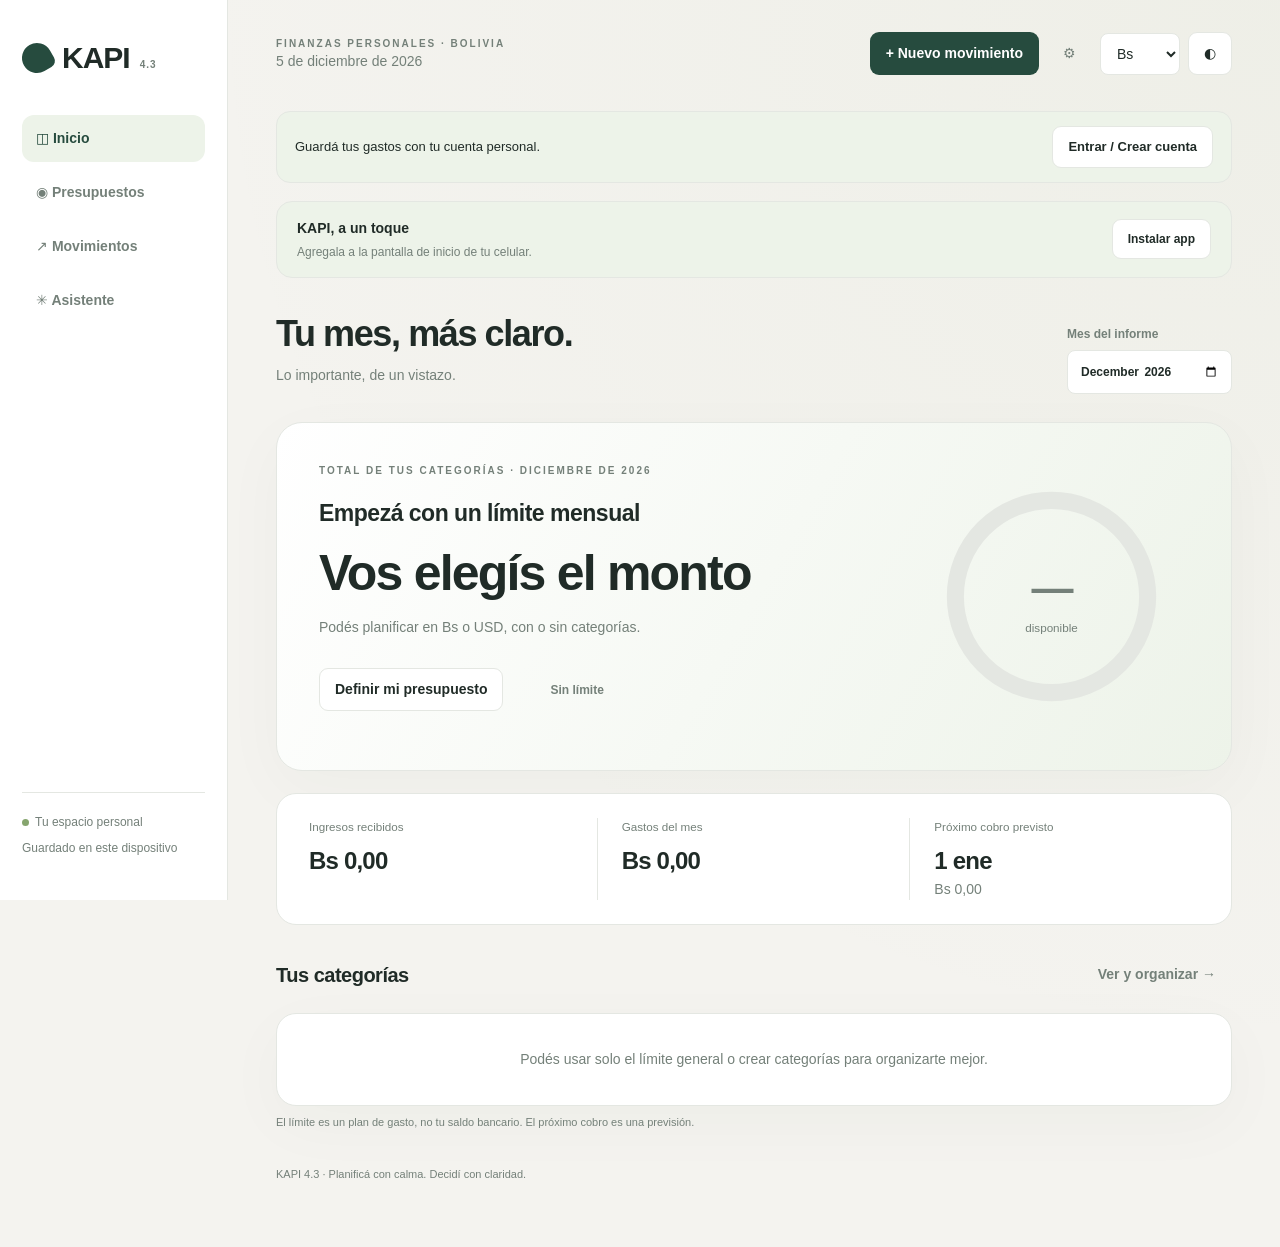
==== index.html @ f0963c67 "KAPI 4.3: cuentas privadas, metas y cobros programados" ====
<!doctype html>
<html lang="es"><head><meta charset="utf-8"><meta name="viewport" content="width=device-width,initial-scale=1"><meta name="color-scheme" content="light dark"><title>KAPI — Tu dinero, con intención</title>
<style>
:root{--bg:#f4f3ef;--panel:#fff;--ink:#202b27;--muted:#748079;--line:#e4e7e2;--green:#264b3e;--accent:#d5edb6;--soft:#edf3e9;--red:#b74842;--shadow:0 18px 65px #20382b08}[hidden]{display:none!important}*{box-sizing:border-box}body{margin:0;background:var(--bg);color:var(--ink);font:14px -apple-system,BlinkMacSystemFont,"Segoe UI",sans-serif;line-height:1.5}body.dark{--bg:#141b18;--panel:#1c2621;--ink:#edf2eb;--muted:#a5b3aa;--line:#344239;--green:#b7d5a3;--accent:#d5edb6;--soft:#2b3b30;--red:#ffaaa3;--shadow:none}button,input,select{font:inherit}button{cursor:pointer}button:focus-visible,a:focus-visible{outline:3px solid #98ae72;outline-offset:3px}button{border:1px solid var(--line);background:var(--panel);color:var(--ink);border-radius:9px;padding:10px 15px;font-weight:550;transition:background .15s,transform .15s}button:hover{background:var(--soft)}button:active{transform:translateY(1px)}.primary{background:var(--green);color:var(--panel);border-color:transparent}.primary:hover{filter:brightness(1.12);background:var(--green)}.subtle{background:transparent;border-color:transparent;color:var(--muted)}.danger{color:var(--red)}.shell{display:grid;grid-template-columns:228px minmax(0,1fr);min-height:100vh}aside{padding:35px 22px;background:var(--panel);border-right:1px solid var(--line);display:flex;flex-direction:column;gap:35px;position:sticky;top:0;height:100vh}.brand{font-size:30px;font-weight:780;letter-spacing:-2px;display:flex;align-items:center;gap:10px}.mark{width:30px;height:30px;border-radius:50% 50% 7px 50%;background:var(--green);display:inline-block;transform:rotate(-30deg)}.brand small{font-size:10px;letter-spacing:1px;color:var(--muted);align-self:flex-end;margin-bottom:8px}nav{display:grid;gap:7px}nav button{text-align:left;border:0;padding:13px 14px;color:var(--muted);background:transparent}nav button.active{background:var(--soft);color:var(--green)}.navicon{display:inline-block;width:26px;font-size:17px}.asidefoot{margin-top:auto;border-top:1px solid var(--line);padding-top:20px;font-size:12px;color:var(--muted)}main{max-width:1500px;width:100%;padding:32px 48px 65px;margin:auto}.topbar,.row,.sectionhead{display:flex;align-items:center;justify-content:space-between;gap:15px}.topbar{margin-bottom:36px}.eyebrow{text-transform:uppercase;letter-spacing:2px;font-size:10px;font-weight:700;color:var(--muted)}.toptools{display:flex;align-items:center;gap:8px}.toptools select{width:100px}h1{font-size:34px;line-height:1.18;font-weight:550;letter-spacing:-1.3px;margin:10px 0}h2{font-size:20px;font-weight:550;letter-spacing:-.5px;margin:0}h3{font-size:16px;font-weight:600;margin:0}p{margin:8px 0}.muted{color:var(--muted)}.intro{margin-bottom:28px}.hero{background:#264b3e;color:#f5f7ee;border-radius:17px;padding:30px 34px;display:grid;grid-template-columns:1.3fr 1fr;gap:30px;margin-bottom:22px;position:relative;overflow:hidden}.hero .eyebrow,.hero .muted{color:#c0d1c3}.hero .big{font-size:clamp(30px,3.6vw,49px);font-weight:450;letter-spacing:-2px;margin:10px 0}.hero .cycle{border-left:1px solid #ffffff30;padding-left:30px;align-self:center}.hero button{background:#d5edb6;color:#203c2c;border:0;margin-top:12px}.hero .smallstat{font-size:24px}.cards{display:grid;grid-template-columns:repeat(3,minmax(0,1fr));gap:17px;margin-bottom:30px}.card{padding:22px;border:1px solid var(--line);background:var(--panel);border-radius:14px;box-shadow:var(--shadow)}.stat{font-size:27px;letter-spacing:-1px;margin:9px 0}.sectionhead{margin:28px 0 17px;flex-wrap:wrap}.sectionhead p{font-size:12px}.budgets{display:grid;grid-template-columns:repeat(3,minmax(0,1fr));gap:17px}.budgettop{display:flex;gap:11px;align-items:center;margin-bottom:22px}.badge{width:38px;height:38px;background:var(--soft);border-radius:12px;display:grid;place-items:center;color:var(--green);font-size:16px}.budgettop .subtle{margin-left:auto;padding:5px 7px}.amount{font-size:24px;letter-spacing:-.7px;margin:4px 0}.meter{height:5px;background:var(--line);border-radius:5px;overflow:hidden;margin:17px 0 12px}.meter i{height:100%;display:block;background:var(--green);border-radius:5px}.over .meter i{background:var(--red)}.budgetfoot{display:flex;justify-content:space-between;align-items:center;margin-top:18px;padding-top:15px;border-top:1px solid var(--line)}.budgetfoot button{font-size:12px;padding:8px 10px}.tag{font-size:11px;color:var(--muted)}.two{display:grid;grid-template-columns:1.3fr 1fr;gap:22px}.tablewrap{overflow:auto;border:1px solid var(--line);border-radius:13px;background:var(--panel)}table{width:100%;border-collapse:collapse;white-space:nowrap}th,td{text-align:left;padding:14px 18px;border-bottom:1px solid var(--line)}th{font-size:10px;text-transform:uppercase;letter-spacing:1px;color:var(--muted);font-weight:600}tbody tr:last-child td{border:0}.right{text-align:right}.empty{padding:35px;text-align:center;color:var(--muted)}.notice{padding:16px 20px;background:var(--soft);border-radius:10px;margin:16px 0;font-size:12px}.warning{color:var(--red)}.fields{display:grid;grid-template-columns:1fr 1fr;gap:18px}.wide{grid-column:1/-1}label{display:grid;gap:7px;font-size:12px;font-weight:600}input,select{color:var(--ink);background:var(--panel);border:1px solid var(--line);padding:11px 12px;border-radius:8px;width:100%;min-width:0}input:focus,select:focus{outline:2px solid #91aa76;outline-offset:1px}input[type=month]{width:165px}input[type=file]{font-size:12px}small.help{font-weight:400;color:var(--muted);font-size:11px}.actions{display:flex;gap:9px;justify-content:flex-end;flex-wrap:wrap;margin-top:25px}.settings{max-width:820px}.settings .card{margin-bottom:20px}.settings h2{margin-bottom:18px}dialog{background:var(--panel);color:var(--ink);border:1px solid var(--line);border-radius:18px;padding:28px;width:min(530px,calc(100% - 28px));max-height:90vh;overflow:auto;box-shadow:0 30px 100px #0004}dialog::backdrop{background:#13241bc0;backdrop-filter:blur(5px)}dialog h2{margin-bottom:7px}dialog .fields{margin-top:24px}.close{padding:5px 10px;font-size:18px}.error{color:var(--red);min-height:20px;font-size:12px}#toast{position:fixed;bottom:25px;left:50%;transform:translateX(-50%);background:var(--ink);color:var(--panel);padding:13px 20px;border-radius:10px;z-index:30;box-shadow:0 5px 40px #0003;max-width:90%;display:none}#toast button{margin-left:12px;padding:4px 8px;background:transparent;color:inherit;border-color:currentColor}.reportbar{display:grid;grid-template-columns:110px 1fr 120px;gap:16px;align-items:center;margin:19px 0;font-size:12px}.reportbar .meter{margin:0}.dot{display:inline-block;width:7px;height:7px;border-radius:50%;background:#86a56e;margin-right:6px}.footer{margin-top:35px;color:var(--muted);font-size:11px}.mobilebrand{display:none}.toolbar{display:flex;gap:8px;align-items:center;flex-wrap:wrap}.screen{animation:appear .2s}@keyframes appear{from{opacity:.5;transform:translateY(4px)}to{opacity:1;transform:none}}@media(min-width:1700px){main{padding:45px 70px}}@media(max-width:1100px){.shell{grid-template-columns:190px 1fr}main{padding:26px}.budgets{grid-template-columns:repeat(2,minmax(0,1fr))}.cards{gap:10px}.stat{font-size:23px}}@media(max-width:760px){.shell{display:block}aside{height:auto;position:static;padding:15px 18px;gap:15px;border-right:0;border-bottom:1px solid var(--line)}aside .brand{font-size:25px}nav{display:flex;overflow:auto;gap:4px}nav button{white-space:nowrap;padding:10px;font-size:12px}.navicon{display:none}.asidefoot{display:none}main{padding:22px 18px 40px}.topbar{margin-bottom:24px;align-items:flex-start}.toptools{gap:4px}.toptools select{width:76px}.toptools button{padding:10px}h1{font-size:29px}.hero{grid-template-columns:1fr;padding:25px;gap:20px}.hero .cycle{border-left:0;padding:18px 0 0;border-top:1px solid #ffffff30}.cards{grid-template-columns:1fr}.cards .card{padding:17px;display:flex;align-items:center;justify-content:space-between;gap:12px}.cards .stat{margin:0}.cards .tag{display:none}.budgets,.two{grid-template-columns:1fr}.fields{gap:14px}.reportbar{grid-template-columns:85px 1fr 95px;gap:10px}.topbar .eyebrow{font-size:9px}.sectionhead .toolbar{width:100%}.sectionhead .toolbar button{flex:1}.hero .big{font-size:39px}.budgettop{margin-bottom:15px}}@media(prefers-reduced-motion:reduce){*{animation:none!important;transition:none!important}}

.extension{margin-bottom:26px}.answer{white-space:pre-wrap;overflow-wrap:anywhere;line-height:1.8}textarea{font:inherit;background:var(--panel);color:var(--ink);border:1px solid var(--line);padding:14px;border-radius:12px;width:100%;resize:vertical}button:disabled{opacity:.45;cursor:not-allowed}.settings.card{max-width:850px;margin-top:24px}h1{font-weight:600}.hero{background:radial-gradient(ellipse at top right,#52785a 0%,#264b3e 65%);border-radius:24px;min-height:235px}.card{border-radius:20px}.brand{letter-spacing:-1px}nav button{border-radius:12px}body{background-image:radial-gradient(ellipse at top right,#98ae7210,transparent 60%)}@media print{aside,.topbar,.toolbar,.actions,button,.footer,dialog,#toast{display:none!important}.shell{display:block}main{padding:0}.card,.hero{break-inside:avoid;box-shadow:none}.hero{background:white;color:black}.hero .muted,.hero .eyebrow{color:#333}body.dark{--bg:#fff;--panel:#fff;--ink:#000;--muted:#333;--line:#ccc;--green:#264b3e}body{background:#fff}.cards{display:block}.tablewrap{overflow:visible}table{white-space:normal}}
</style><link rel="manifest" href="manifest.webmanifest"><meta name="apple-mobile-web-app-capable" content="yes"><meta name="apple-mobile-web-app-status-bar-style" content="default"><meta name="apple-mobile-web-app-title" content="KAPI"><meta name="theme-color" content="#264b3e"><link rel="icon" href="icon.svg"><link rel="apple-touch-icon" href="icon-192.png"><link rel="stylesheet" href="friendly.css"></head><body>
<div class="shell"><aside><div class="brand"><span class="mark"></span>KAPI <small>4.3</small></div><nav aria-label="Navegación principal"><button data-page="home">◫ <span>Inicio</span></button><button data-page="budgets">◉ <span>Presupuestos</span></button><button data-page="expenses">↗ <span>Movimientos</span></button><button data-page="assistant">✳ <span>Asistente</span></button></nav><div class="asidefoot"><span class="dot"></span>Tu espacio personal<p>Datos guardados en este navegador.<br>Sin conexión bancaria.</p></div></aside>
<main><div class="topbar"><div><div class="eyebrow">Finanzas personales · Bolivia</div><div class="muted" id="today"></div></div><div class="toptools"><button class="primary" data-friendly="movement">+ Nuevo movimiento</button><button class="subtle" data-page="tools" aria-label="Ajustes">⚙</button><select id="display-currency" aria-label="Moneda de visualización"><option value="BOB">Bs</option><option value="USD">USD</option></select><button id="theme" aria-label="Activar modo oscuro">◐</button></div></div><div id="app"></div><div class="footer">KAPI 4.3 · Planificá con calma. Decidí con claridad.</div></main></div>
<dialog id="modal" aria-labelledby="modal-title"></dialog><div id="toast" role="status" aria-live="polite"></div>
<script src="static-bootstrap.js"></script><script src="core.js"></script><script src="planning-core.js"></script><script src="finance.js"></script><script src="app.js"></script><script src="xlsx.js"></script><script src="upgrade.js"></script><script src="catalog.js"></script><script src="friendly.js"></script><script src="static-beta.js"></script><script src="pwa.js"></script><script src="vendor/supabase.js"></script><script src="account-config.js"></script><script src="cloud-document.js"></script><script src="accounts.js"></script><script src="planning.js"></script></body></html>
---- friendly.css ----
:root{--ring-green:#387653;--ring-yellow:#b67c0a;--ring-red:#c2413b}body.dark{--ring-green:#9bd49c;--ring-yellow:#f3c766;--ring-red:#ff9790}main{max-width:1350px}.topbar{gap:20px}.toptools{flex-wrap:wrap;justify-content:flex-end}.toptools select{width:80px}.topbar .primary{white-space:nowrap}.intro{align-items:flex-end}h1{font-size:36px;letter-spacing:-1.4px}.overview{display:grid;grid-template-columns:1fr 255px;gap:40px;align-items:center;background:linear-gradient(120deg,var(--panel),var(--soft));padding:36px 42px;margin:0 0 22px;border-radius:26px}.overview h2{font-size:23px;margin-top:16px}.balance{font-size:clamp(29px,4vw,50px);letter-spacing:-1.8px;font-weight:650;line-height:1.25;margin:12px 0}.overview .health-label{display:inline-block;margin-left:12px}.budget-ring{position:relative;width:235px;height:235px;--ring-color:var(--ring-green);flex-shrink:0}.budget-ring.yellow{--ring-color:var(--ring-yellow)}.budget-ring.red{--ring-color:var(--ring-red)}.budget-ring.empty{--ring-color:var(--muted);padding:0}.budget-ring svg{display:block;width:100%;height:100%;overflow:visible}.budget-ring circle{fill:none;stroke-width:8}.ring-track{stroke:var(--line)}.ring-value{stroke:var(--ring-color);stroke-linecap:round;transition:stroke-dashoffset .5s,stroke .4s}.ring-center{position:absolute;inset:0;display:flex;flex-direction:column;align-items:center;justify-content:center}.ring-center strong{font-size:42px;font-weight:650;letter-spacing:-2px;color:var(--ring-color)}.ring-center small{color:var(--muted)}.budget-ring.compact{width:95px;height:95px}.compact .ring-center strong{font-size:23px;letter-spacing:-1px}.compact .ring-center small{font-size:9px}.health-label{font-size:12px;font-weight:650;color:var(--muted)}.health-label.green{color:var(--ring-green)}.health-label.yellow{color:var(--ring-yellow)}.health-label.red{color:var(--ring-red)}.mini-stats{display:grid;grid-template-columns:repeat(3,1fr);gap:0;background:var(--panel);border:1px solid var(--line);border-radius:20px;padding:24px 8px}.mini-stats>div{display:flex;flex-direction:column;padding:0 24px;border-right:1px solid var(--line)}.mini-stats>div:last-child{border:0}.mini-stats small{color:var(--muted);margin-bottom:8px}.mini-stats strong{font-size:24px;font-weight:550;letter-spacing:-.8px}.budget-content{display:flex;gap:18px;align-items:center;margin:18px 0}.budget-card h3{display:flex;align-items:center;gap:8px;max-width:80%;font-size:15px}.category-emoji{font-size:21px}.budget-card{padding:20px}.budget-card .amount{font-size:22px;margin:4px 0}.budget-card .budgetfoot{margin-top:12px}.general-plan{display:flex;justify-content:space-between;align-items:center;gap:20px}.general-plan h2{margin:8px 0}.segment{display:inline-flex;background:var(--line);padding:4px;border-radius:14px;margin-bottom:22px;gap:4px}.segment button{border:0;background:transparent}.segment .selected{background:var(--panel);box-shadow:0 2px 6px #0001}.category-grid{display:grid;grid-template-columns:repeat(3,1fr);gap:8px;margin:18px 0;max-height:42vh;overflow:auto;padding:3px}.category-grid button{display:flex;flex-direction:column;align-items:center;justify-content:center;gap:5px;padding:15px 7px;min-height:112px;text-align:center}.category-grid button span{font-size:25px}.category-grid strong{font-size:12px;font-weight:550}.category-grid small{font-size:10px;color:var(--muted)}.movement-choice{display:grid;grid-template-columns:1fr 1fr;gap:15px;margin-top:25px}.movement-choice button{padding:25px 15px;display:flex;align-items:center;flex-direction:column;gap:9px}.movement-choice span{font-size:30px;color:var(--green)}.movement-choice small{color:var(--muted)}dialog{width:min(580px,calc(100% - 28px))}.ai-state{display:flex;align-items:center;gap:9px;margin-bottom:24px}.ai-state .dot{margin:0}.ai-chips{display:flex;flex-wrap:wrap;gap:8px;margin:20px 0}.ai-chips button{font-size:12px;font-weight:450}.ai-response{margin:20px 0;padding:20px;background:var(--soft);border-radius:15px;white-space:pre-wrap}.settings .toolbar{margin-top:18px}.footer{font-size:11px}.topbar>div:first-child{min-width:140px}@media(max-width:1100px){.overview{padding:30px;grid-template-columns:1fr 200px}.budget-ring{width:200px;height:200px}.budgets{grid-template-columns:repeat(2,minmax(0,1fr))}}@media(max-width:760px){aside{padding:18px 18px 0}.shell>aside nav{position:fixed;bottom:0;left:0;right:0;background:var(--panel);border-top:1px solid var(--line);z-index:20;justify-content:space-around;overflow:visible;padding:8px 6px max(10px,env(safe-area-inset-bottom));gap:0}nav button{display:flex;flex-direction:column;align-items:center;gap:2px;flex:1;padding:7px 3px;font-size:20px}nav button span{font-size:10px}aside{border-bottom:0}aside .brand{font-size:26px}main{padding:16px 18px 105px}.topbar{align-items:center;margin-bottom:24px;gap:8px;flex-wrap:wrap}.topbar>.toptools{width:100%;justify-content:flex-start;margin-top:8px}.toptools .primary{flex:1;order:3}.topbar .eyebrow{font-size:9px}.toptools select{width:74px}.toptools button{padding:10px 12px}h1{font-size:28px;line-height:1.15}.intro{align-items:flex-start;gap:14px;flex-wrap:wrap}.intro p{font-size:13px}.intro label{display:flex;align-items:center;gap:10px;font-size:11px}input[type=month]{width:155px;padding:8px}.overview{grid-template-columns:1fr;gap:18px;padding:25px;display:flex;flex-direction:column-reverse;align-items:stretch}.overview .budget-ring{width:180px;height:180px;align-self:center}.overview h2{font-size:18px;margin-top:12px}.overview .balance{font-size:36px;margin:8px 0}.overview .eyebrow{font-size:9px}.overview .health-label{margin-left:8px;font-size:11px}.overview p{font-size:12px}.mini-stats{padding:18px 8px;grid-template-columns:1fr 1fr;gap:18px 0}.mini-stats>div{padding:0 12px}.mini-stats>div:nth-child(2){border:0}.mini-stats>div:last-child{grid-column:1/-1;border-top:1px solid var(--line);padding-top:16px;flex-direction:row;align-items:center;gap:10px;flex-wrap:wrap}.mini-stats>div:last-child small{margin:0;flex:1}.mini-stats strong{font-size:21px}.mini-stats small{font-size:11px}.budgets{grid-template-columns:1fr}.budget-card .budget-content{justify-content:flex-start;gap:25px}.budget-card .amount{font-size:26px}.general-plan{align-items:flex-start;flex-direction:column}.general-plan button{width:100%}.sectionhead{gap:12px}.sectionhead h2{font-size:19px}.sectionhead>.primary{width:100%}.segment{display:flex}.segment button{flex:1;font-size:12px}.category-grid{grid-template-columns:repeat(3,1fr)}.category-grid button{min-height:104px}.category-grid strong{font-size:11px}.category-grid small{font-size:9px}.fields{grid-template-columns:1fr}.tablewrap th,.tablewrap td{padding:13px}.topbar .muted{font-size:12px}}@media print{.toptools,nav,.segment{display:none!important}.overview{display:grid;grid-template-columns:1fr 200px}.budget-ring{width:160px;height:160px}main{padding:0}.mini-stats{display:flex}.budgets{display:block}.budget-card{margin:12px 0}.health-label{color:#222!important}.budget-ring{--ring-color:#264b3e!important}}
.install-banner{display:flex;justify-content:space-between;align-items:center;gap:18px;background:var(--soft);border:1px solid var(--line);border-radius:16px;padding:16px 20px;margin-bottom:25px}.install-banner p{font-size:12px;color:var(--muted);margin:4px 0 0}.install-banner button{white-space:nowrap;font-size:12px}@media(max-width:760px){.install-banner{padding:14px;gap:10px}.install-banner strong{font-size:13px}.install-banner p{font-size:11px}.install-banner button{padding:10px;font-size:11px}}@media print{.install-banner{display:none!important}}
.account-banner,.update-banner{display:flex;justify-content:space-between;align-items:center;gap:14px;padding:14px 18px;background:var(--soft);border:1px solid var(--line);border-radius:14px;margin-bottom:18px;font-size:13px}.update-banner{position:fixed;bottom:20px;left:50%;transform:translateX(-50%);z-index:40;background:var(--panel);box-shadow:0 8px 40px #0003;width:max-content;max-width:calc(100% - 24px)}.sync-status{display:block;font-size:12px;padding:5px 0 15px;color:var(--muted)}#account-sync-status.notice{padding:16px 20px}#personal-login,#password-recovery{display:grid;gap:18px}.account-banner button{white-space:nowrap}button[data-share-kapi]{margin-left:8px}@media(max-width:760px){.account-banner{align-items:flex-start;flex-direction:column}.account-banner button{width:100%}.update-banner{bottom:82px;font-size:12px}}@media print{.update-banner,.account-banner,.sync-status{display:none!important}}
.budgetfoot{flex-wrap:wrap;gap:9px}.budgetfoot .health-label{flex-basis:100%}.budgetfoot .danger{margin-left:auto}.checkbox-label{display:flex;align-items:flex-start;gap:10px;font-weight:450}.checkbox-label input{width:18px;min-width:18px;margin-top:3px}.rule-row{display:flex;justify-content:space-between;gap:15px;padding:18px 0;border-top:1px solid var(--line)}details{margin-top:18px}summary{cursor:pointer}@media(max-width:760px){.rule-row{flex-direction:column}.rule-row .toolbar button{flex:1}}
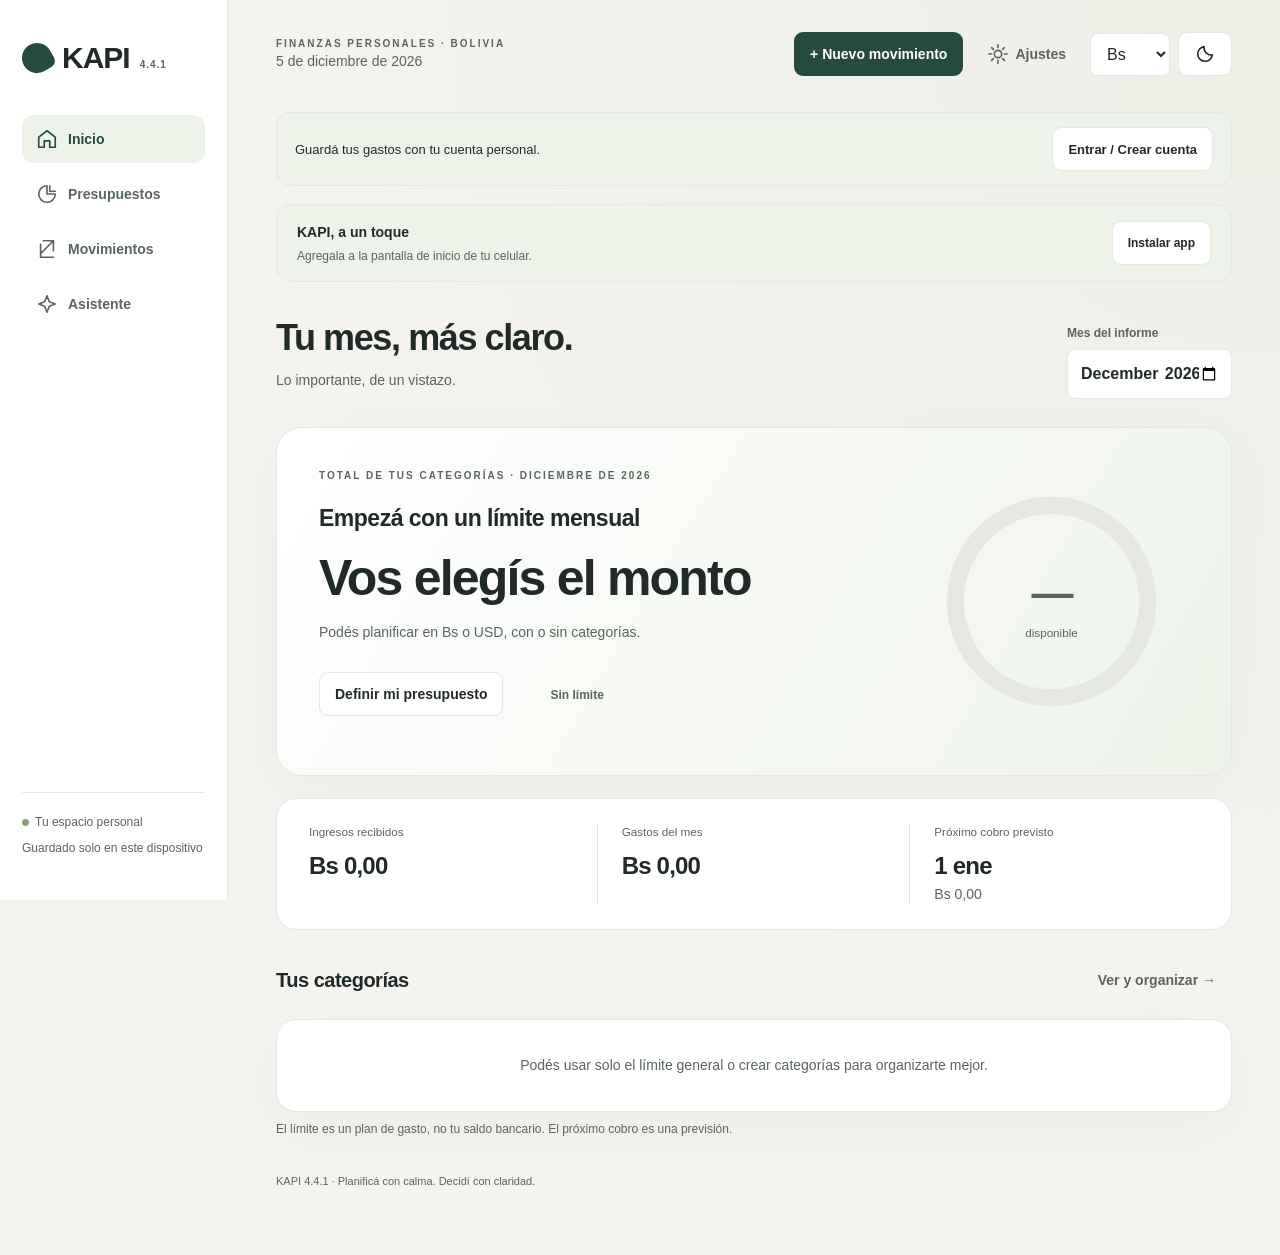
==== commit 2f19a46c: "Publicar KAPI 4.4.1: asistente local, UX móvil y detalle de presupuestos" ====
--- a/index.html
+++ b/index.html
@@ -1,11 +1,7 @@
 <!doctype html>
-<html lang="es"><head><meta charset="utf-8"><meta name="viewport" content="width=device-width,initial-scale=1"><meta name="color-scheme" content="light dark"><title>KAPI — Tu dinero, con intención</title>
-<style>
-:root{--bg:#f4f3ef;--panel:#fff;--ink:#202b27;--muted:#748079;--line:#e4e7e2;--green:#264b3e;--accent:#d5edb6;--soft:#edf3e9;--red:#b74842;--shadow:0 18px 65px #20382b08}[hidden]{display:none!important}*{box-sizing:border-box}body{margin:0;background:var(--bg);color:var(--ink);font:14px -apple-system,BlinkMacSystemFont,"Segoe UI",sans-serif;line-height:1.5}body.dark{--bg:#141b18;--panel:#1c2621;--ink:#edf2eb;--muted:#a5b3aa;--line:#344239;--green:#b7d5a3;--accent:#d5edb6;--soft:#2b3b30;--red:#ffaaa3;--shadow:none}button,input,select{font:inherit}button{cursor:pointer}button:focus-visible,a:focus-visible{outline:3px solid #98ae72;outline-offset:3px}button{border:1px solid var(--line);background:var(--panel);color:var(--ink);border-radius:9px;padding:10px 15px;font-weight:550;transition:background .15s,transform .15s}button:hover{background:var(--soft)}button:active{transform:translateY(1px)}.primary{background:var(--green);color:var(--panel);border-color:transparent}.primary:hover{filter:brightness(1.12);background:var(--green)}.subtle{background:transparent;border-color:transparent;color:var(--muted)}.danger{color:var(--red)}.shell{display:grid;grid-template-columns:228px minmax(0,1fr);min-height:100vh}aside{padding:35px 22px;background:var(--panel);border-right:1px solid var(--line);display:flex;flex-direction:column;gap:35px;position:sticky;top:0;height:100vh}.brand{font-size:30px;font-weight:780;letter-spacing:-2px;display:flex;align-items:center;gap:10px}.mark{width:30px;height:30px;border-radius:50% 50% 7px 50%;background:var(--green);display:inline-block;transform:rotate(-30deg)}.brand small{font-size:10px;letter-spacing:1px;color:var(--muted);align-self:flex-end;margin-bottom:8px}nav{display:grid;gap:7px}nav button{text-align:left;border:0;padding:13px 14px;color:var(--muted);background:transparent}nav button.active{background:var(--soft);color:var(--green)}.navicon{display:inline-block;width:26px;font-size:17px}.asidefoot{margin-top:auto;border-top:1px solid var(--line);padding-top:20px;font-size:12px;color:var(--muted)}main{max-width:1500px;width:100%;padding:32px 48px 65px;margin:auto}.topbar,.row,.sectionhead{display:flex;align-items:center;justify-content:space-between;gap:15px}.topbar{margin-bottom:36px}.eyebrow{text-transform:uppercase;letter-spacing:2px;font-size:10px;font-weight:700;color:var(--muted)}.toptools{display:flex;align-items:center;gap:8px}.toptools select{width:100px}h1{font-size:34px;line-height:1.18;font-weight:550;letter-spacing:-1.3px;margin:10px 0}h2{font-size:20px;font-weight:550;letter-spacing:-.5px;margin:0}h3{font-size:16px;font-weight:600;margin:0}p{margin:8px 0}.muted{color:var(--muted)}.intro{margin-bottom:28px}.hero{background:#264b3e;color:#f5f7ee;border-radius:17px;padding:30px 34px;display:grid;grid-template-columns:1.3fr 1fr;gap:30px;margin-bottom:22px;position:relative;overflow:hidden}.hero .eyebrow,.hero .muted{color:#c0d1c3}.hero .big{font-size:clamp(30px,3.6vw,49px);font-weight:450;letter-spacing:-2px;margin:10px 0}.hero .cycle{border-left:1px solid #ffffff30;padding-left:30px;align-self:center}.hero button{background:#d5edb6;color:#203c2c;border:0;margin-top:12px}.hero .smallstat{font-size:24px}.cards{display:grid;grid-template-columns:repeat(3,minmax(0,1fr));gap:17px;margin-bottom:30px}.card{padding:22px;border:1px solid var(--line);background:var(--panel);border-radius:14px;box-shadow:var(--shadow)}.stat{font-size:27px;letter-spacing:-1px;margin:9px 0}.sectionhead{margin:28px 0 17px;flex-wrap:wrap}.sectionhead p{font-size:12px}.budgets{display:grid;grid-template-columns:repeat(3,minmax(0,1fr));gap:17px}.budgettop{display:flex;gap:11px;align-items:center;margin-bottom:22px}.badge{width:38px;height:38px;background:var(--soft);border-radius:12px;display:grid;place-items:center;color:var(--green);font-size:16px}.budgettop .subtle{margin-left:auto;padding:5px 7px}.amount{font-size:24px;letter-spacing:-.7px;margin:4px 0}.meter{height:5px;background:var(--line);border-radius:5px;overflow:hidden;margin:17px 0 12px}.meter i{height:100%;display:block;background:var(--green);border-radius:5px}.over .meter i{background:var(--red)}.budgetfoot{display:flex;justify-content:space-between;align-items:center;margin-top:18px;padding-top:15px;border-top:1px solid var(--line)}.budgetfoot button{font-size:12px;padding:8px 10px}.tag{font-size:11px;color:var(--muted)}.two{display:grid;grid-template-columns:1.3fr 1fr;gap:22px}.tablewrap{overflow:auto;border:1px solid var(--line);border-radius:13px;background:var(--panel)}table{width:100%;border-collapse:collapse;white-space:nowrap}th,td{text-align:left;padding:14px 18px;border-bottom:1px solid var(--line)}th{font-size:10px;text-transform:uppercase;letter-spacing:1px;color:var(--muted);font-weight:600}tbody tr:last-child td{border:0}.right{text-align:right}.empty{padding:35px;text-align:center;color:var(--muted)}.notice{padding:16px 20px;background:var(--soft);border-radius:10px;margin:16px 0;font-size:12px}.warning{color:var(--red)}.fields{display:grid;grid-template-columns:1fr 1fr;gap:18px}.wide{grid-column:1/-1}label{display:grid;gap:7px;font-size:12px;font-weight:600}input,select{color:var(--ink);background:var(--panel);border:1px solid var(--line);padding:11px 12px;border-radius:8px;width:100%;min-width:0}input:focus,select:focus{outline:2px solid #91aa76;outline-offset:1px}input[type=month]{width:165px}input[type=file]{font-size:12px}small.help{font-weight:400;color:var(--muted);font-size:11px}.actions{display:flex;gap:9px;justify-content:flex-end;flex-wrap:wrap;margin-top:25px}.settings{max-width:820px}.settings .card{margin-bottom:20px}.settings h2{margin-bottom:18px}dialog{background:var(--panel);color:var(--ink);border:1px solid var(--line);border-radius:18px;padding:28px;width:min(530px,calc(100% - 28px));max-height:90vh;overflow:auto;box-shadow:0 30px 100px #0004}dialog::backdrop{background:#13241bc0;backdrop-filter:blur(5px)}dialog h2{margin-bottom:7px}dialog .fields{margin-top:24px}.close{padding:5px 10px;font-size:18px}.error{color:var(--red);min-height:20px;font-size:12px}#toast{position:fixed;bottom:25px;left:50%;transform:translateX(-50%);background:var(--ink);color:var(--panel);padding:13px 20px;border-radius:10px;z-index:30;box-shadow:0 5px 40px #0003;max-width:90%;display:none}#toast button{margin-left:12px;padding:4px 8px;background:transparent;color:inherit;border-color:currentColor}.reportbar{display:grid;grid-template-columns:110px 1fr 120px;gap:16px;align-items:center;margin:19px 0;font-size:12px}.reportbar .meter{margin:0}.dot{display:inline-block;width:7px;height:7px;border-radius:50%;background:#86a56e;margin-right:6px}.footer{margin-top:35px;color:var(--muted);font-size:11px}.mobilebrand{display:none}.toolbar{display:flex;gap:8px;align-items:center;flex-wrap:wrap}.screen{animation:appear .2s}@keyframes appear{from{opacity:.5;transform:translateY(4px)}to{opacity:1;transform:none}}@media(min-width:1700px){main{padding:45px 70px}}@media(max-width:1100px){.shell{grid-template-columns:190px 1fr}main{padding:26px}.budgets{grid-template-columns:repeat(2,minmax(0,1fr))}.cards{gap:10px}.stat{font-size:23px}}@media(max-width:760px){.shell{display:block}aside{height:auto;position:static;padding:15px 18px;gap:15px;border-right:0;border-bottom:1px solid var(--line)}aside .brand{font-size:25px}nav{display:flex;overflow:auto;gap:4px}nav button{white-space:nowrap;padding:10px;font-size:12px}.navicon{display:none}.asidefoot{display:none}main{padding:22px 18px 40px}.topbar{margin-bottom:24px;align-items:flex-start}.toptools{gap:4px}.toptools select{width:76px}.toptools button{padding:10px}h1{font-size:29px}.hero{grid-template-columns:1fr;padding:25px;gap:20px}.hero .cycle{border-left:0;padding:18px 0 0;border-top:1px solid #ffffff30}.cards{grid-template-columns:1fr}.cards .card{padding:17px;display:flex;align-items:center;justify-content:space-between;gap:12px}.cards .stat{margin:0}.cards .tag{display:none}.budgets,.two{grid-template-columns:1fr}.fields{gap:14px}.reportbar{grid-template-columns:85px 1fr 95px;gap:10px}.topbar .eyebrow{font-size:9px}.sectionhead .toolbar{width:100%}.sectionhead .toolbar button{flex:1}.hero .big{font-size:39px}.budgettop{margin-bottom:15px}}@media(prefers-reduced-motion:reduce){*{animation:none!important;transition:none!important}}
-
-.extension{margin-bottom:26px}.answer{white-space:pre-wrap;overflow-wrap:anywhere;line-height:1.8}textarea{font:inherit;background:var(--panel);color:var(--ink);border:1px solid var(--line);padding:14px;border-radius:12px;width:100%;resize:vertical}button:disabled{opacity:.45;cursor:not-allowed}.settings.card{max-width:850px;margin-top:24px}h1{font-weight:600}.hero{background:radial-gradient(ellipse at top right,#52785a 0%,#264b3e 65%);border-radius:24px;min-height:235px}.card{border-radius:20px}.brand{letter-spacing:-1px}nav button{border-radius:12px}body{background-image:radial-gradient(ellipse at top right,#98ae7210,transparent 60%)}@media print{aside,.topbar,.toolbar,.actions,button,.footer,dialog,#toast{display:none!important}.shell{display:block}main{padding:0}.card,.hero{break-inside:avoid;box-shadow:none}.hero{background:white;color:black}.hero .muted,.hero .eyebrow{color:#333}body.dark{--bg:#fff;--panel:#fff;--ink:#000;--muted:#333;--line:#ccc;--green:#264b3e}body{background:#fff}.cards{display:block}.tablewrap{overflow:visible}table{white-space:normal}}
-</style><link rel="manifest" href="manifest.webmanifest"><meta name="apple-mobile-web-app-capable" content="yes"><meta name="apple-mobile-web-app-status-bar-style" content="default"><meta name="apple-mobile-web-app-title" content="KAPI"><meta name="theme-color" content="#264b3e"><link rel="icon" href="icon.svg"><link rel="apple-touch-icon" href="icon-192.png"><link rel="stylesheet" href="friendly.css"></head><body>
-<div class="shell"><aside><div class="brand"><span class="mark"></span>KAPI <small>4.3</small></div><nav aria-label="Navegación principal"><button data-page="home">◫ <span>Inicio</span></button><button data-page="budgets">◉ <span>Presupuestos</span></button><button data-page="expenses">↗ <span>Movimientos</span></button><button data-page="assistant">✳ <span>Asistente</span></button></nav><div class="asidefoot"><span class="dot"></span>Tu espacio personal<p>Datos guardados en este navegador.<br>Sin conexión bancaria.</p></div></aside>
-<main><div class="topbar"><div><div class="eyebrow">Finanzas personales · Bolivia</div><div class="muted" id="today"></div></div><div class="toptools"><button class="primary" data-friendly="movement">+ Nuevo movimiento</button><button class="subtle" data-page="tools" aria-label="Ajustes">⚙</button><select id="display-currency" aria-label="Moneda de visualización"><option value="BOB">Bs</option><option value="USD">USD</option></select><button id="theme" aria-label="Activar modo oscuro">◐</button></div></div><div id="app"></div><div class="footer">KAPI 4.3 · Planificá con calma. Decidí con claridad.</div></main></div>
+<html lang="es-BO"><head><meta charset="utf-8"><meta http-equiv="Content-Security-Policy" content="default-src 'self'; script-src 'self' 'sha256-9lJ45WqkOQqtC8ilQuTDVD2T4GvvOM63kjBCi+DWgwY='; style-src 'self' 'unsafe-inline'; img-src 'self' data:; connect-src 'self' https://spjjbskwuihxgrcqexnt.supabase.co; object-src 'none'; base-uri 'self'; form-action 'self'; worker-src 'self'; media-src 'self' blob:"><meta name="viewport" content="width=device-width,initial-scale=1,viewport-fit=cover"><meta name="color-scheme" content="light dark"><title>KAPI — Tu dinero, con intención</title>
+<link rel="manifest" href="manifest.webmanifest"><meta name="apple-mobile-web-app-capable" content="yes"><meta name="apple-mobile-web-app-status-bar-style" content="black-translucent"><meta name="apple-mobile-web-app-title" content="KAPI"><meta name="theme-color" content="#f4f3ef" media="(prefers-color-scheme: light)"><meta name="theme-color" content="#141b18" media="(prefers-color-scheme: dark)"><link rel="icon" href="icon.svg"><link rel="apple-touch-icon" href="icon-192.png"><link rel="stylesheet" href="friendly.css?v=4.4.1"><meta name="description" content="Organizá tus gastos, presupuestos y metas en Bs y USD con KAPI."><meta property="og:title" content="KAPI — Tu dinero, con intención"><meta property="og:description" content="Presupuestos, metas y movimientos en Bs y USD."><meta property="og:image" content="https://emiliozorrilla-droid.github.io/kapi/icon-512.png"><script>try{const stored=localStorage.getItem('kapi.theme');const legacy=JSON.parse(localStorage.getItem('kapi.v3')||'null');window.KAPI_INITIAL_THEME=stored||legacy?.theme||(matchMedia('(prefers-color-scheme:dark)').matches?'dark':'light')}catch{window.KAPI_INITIAL_THEME='light'}document.documentElement.dataset.theme=window.KAPI_INITIAL_THEME;</script><link rel="stylesheet" href="mobile.css?v=4.4.1"></head><body><noscript>Para usar KAPI necesitás activar JavaScript. Tus datos no se modificaron.</noscript>
+<div class="shell"><aside><div class="brand"><span class="mark"></span>KAPI <small data-release></small></div><nav aria-label="Navegación principal"><button data-page="home">◫ <span>Inicio</span></button><button data-page="budgets">◉ <span>Presupuestos</span></button><button data-page="expenses">↗ <span>Movimientos</span></button><button data-page="assistant">✳ <span>Asistente</span></button></nav><div class="asidefoot"><span class="dot"></span>Tu espacio personal<p>Datos guardados en este navegador.<br>Sin conexión bancaria.</p></div></aside>
+<main><div class="topbar"><div><div class="eyebrow">Finanzas personales · Bolivia</div><div class="muted" id="today"></div></div><div class="toptools"><button class="primary" data-friendly="movement">+ Nuevo movimiento</button><button class="subtle" data-page="tools" aria-label="Ajustes">⚙</button><select id="display-currency" aria-label="Moneda de visualización"><option value="BOB">Bs</option><option value="USD">USD</option></select><button id="theme" aria-label="Activar modo oscuro">◐</button></div></div><div id="app"></div><div class="footer">KAPI <span data-release></span> · Planificá con calma. Decidí con claridad.</div></main></div>
 <dialog id="modal" aria-labelledby="modal-title"></dialog><div id="toast" role="status" aria-live="polite"></div>
-<script src="static-bootstrap.js"></script><script src="core.js"></script><script src="planning-core.js"></script><script src="finance.js"></script><script src="app.js"></script><script src="xlsx.js"></script><script src="upgrade.js"></script><script src="catalog.js"></script><script src="friendly.js"></script><script src="static-beta.js"></script><script src="pwa.js"></script><script src="vendor/supabase.js"></script><script src="account-config.js"></script><script src="cloud-document.js"></script><script src="accounts.js"></script><script src="planning.js"></script></body></html>
+<script defer src="app.bundle.js?v=4.4.1"></script></body></html>
--- a/friendly.css
+++ b/friendly.css
@@ -1,4 +1,9 @@
-:root{--ring-green:#387653;--ring-yellow:#b67c0a;--ring-red:#c2413b}body.dark{--ring-green:#9bd49c;--ring-yellow:#f3c766;--ring-red:#ff9790}main{max-width:1350px}.topbar{gap:20px}.toptools{flex-wrap:wrap;justify-content:flex-end}.toptools select{width:80px}.topbar .primary{white-space:nowrap}.intro{align-items:flex-end}h1{font-size:36px;letter-spacing:-1.4px}.overview{display:grid;grid-template-columns:1fr 255px;gap:40px;align-items:center;background:linear-gradient(120deg,var(--panel),var(--soft));padding:36px 42px;margin:0 0 22px;border-radius:26px}.overview h2{font-size:23px;margin-top:16px}.balance{font-size:clamp(29px,4vw,50px);letter-spacing:-1.8px;font-weight:650;line-height:1.25;margin:12px 0}.overview .health-label{display:inline-block;margin-left:12px}.budget-ring{position:relative;width:235px;height:235px;--ring-color:var(--ring-green);flex-shrink:0}.budget-ring.yellow{--ring-color:var(--ring-yellow)}.budget-ring.red{--ring-color:var(--ring-red)}.budget-ring.empty{--ring-color:var(--muted);padding:0}.budget-ring svg{display:block;width:100%;height:100%;overflow:visible}.budget-ring circle{fill:none;stroke-width:8}.ring-track{stroke:var(--line)}.ring-value{stroke:var(--ring-color);stroke-linecap:round;transition:stroke-dashoffset .5s,stroke .4s}.ring-center{position:absolute;inset:0;display:flex;flex-direction:column;align-items:center;justify-content:center}.ring-center strong{font-size:42px;font-weight:650;letter-spacing:-2px;color:var(--ring-color)}.ring-center small{color:var(--muted)}.budget-ring.compact{width:95px;height:95px}.compact .ring-center strong{font-size:23px;letter-spacing:-1px}.compact .ring-center small{font-size:9px}.health-label{font-size:12px;font-weight:650;color:var(--muted)}.health-label.green{color:var(--ring-green)}.health-label.yellow{color:var(--ring-yellow)}.health-label.red{color:var(--ring-red)}.mini-stats{display:grid;grid-template-columns:repeat(3,1fr);gap:0;background:var(--panel);border:1px solid var(--line);border-radius:20px;padding:24px 8px}.mini-stats>div{display:flex;flex-direction:column;padding:0 24px;border-right:1px solid var(--line)}.mini-stats>div:last-child{border:0}.mini-stats small{color:var(--muted);margin-bottom:8px}.mini-stats strong{font-size:24px;font-weight:550;letter-spacing:-.8px}.budget-content{display:flex;gap:18px;align-items:center;margin:18px 0}.budget-card h3{display:flex;align-items:center;gap:8px;max-width:80%;font-size:15px}.category-emoji{font-size:21px}.budget-card{padding:20px}.budget-card .amount{font-size:22px;margin:4px 0}.budget-card .budgetfoot{margin-top:12px}.general-plan{display:flex;justify-content:space-between;align-items:center;gap:20px}.general-plan h2{margin:8px 0}.segment{display:inline-flex;background:var(--line);padding:4px;border-radius:14px;margin-bottom:22px;gap:4px}.segment button{border:0;background:transparent}.segment .selected{background:var(--panel);box-shadow:0 2px 6px #0001}.category-grid{display:grid;grid-template-columns:repeat(3,1fr);gap:8px;margin:18px 0;max-height:42vh;overflow:auto;padding:3px}.category-grid button{display:flex;flex-direction:column;align-items:center;justify-content:center;gap:5px;padding:15px 7px;min-height:112px;text-align:center}.category-grid button span{font-size:25px}.category-grid strong{font-size:12px;font-weight:550}.category-grid small{font-size:10px;color:var(--muted)}.movement-choice{display:grid;grid-template-columns:1fr 1fr;gap:15px;margin-top:25px}.movement-choice button{padding:25px 15px;display:flex;align-items:center;flex-direction:column;gap:9px}.movement-choice span{font-size:30px;color:var(--green)}.movement-choice small{color:var(--muted)}dialog{width:min(580px,calc(100% - 28px))}.ai-state{display:flex;align-items:center;gap:9px;margin-bottom:24px}.ai-state .dot{margin:0}.ai-chips{display:flex;flex-wrap:wrap;gap:8px;margin:20px 0}.ai-chips button{font-size:12px;font-weight:450}.ai-response{margin:20px 0;padding:20px;background:var(--soft);border-radius:15px;white-space:pre-wrap}.settings .toolbar{margin-top:18px}.footer{font-size:11px}.topbar>div:first-child{min-width:140px}@media(max-width:1100px){.overview{padding:30px;grid-template-columns:1fr 200px}.budget-ring{width:200px;height:200px}.budgets{grid-template-columns:repeat(2,minmax(0,1fr))}}@media(max-width:760px){aside{padding:18px 18px 0}.shell>aside nav{position:fixed;bottom:0;left:0;right:0;background:var(--panel);border-top:1px solid var(--line);z-index:20;justify-content:space-around;overflow:visible;padding:8px 6px max(10px,env(safe-area-inset-bottom));gap:0}nav button{display:flex;flex-direction:column;align-items:center;gap:2px;flex:1;padding:7px 3px;font-size:20px}nav button span{font-size:10px}aside{border-bottom:0}aside .brand{font-size:26px}main{padding:16px 18px 105px}.topbar{align-items:center;margin-bottom:24px;gap:8px;flex-wrap:wrap}.topbar>.toptools{width:100%;justify-content:flex-start;margin-top:8px}.toptools .primary{flex:1;order:3}.topbar .eyebrow{font-size:9px}.toptools select{width:74px}.toptools button{padding:10px 12px}h1{font-size:28px;line-height:1.15}.intro{align-items:flex-start;gap:14px;flex-wrap:wrap}.intro p{font-size:13px}.intro label{display:flex;align-items:center;gap:10px;font-size:11px}input[type=month]{width:155px;padding:8px}.overview{grid-template-columns:1fr;gap:18px;padding:25px;display:flex;flex-direction:column-reverse;align-items:stretch}.overview .budget-ring{width:180px;height:180px;align-self:center}.overview h2{font-size:18px;margin-top:12px}.overview .balance{font-size:36px;margin:8px 0}.overview .eyebrow{font-size:9px}.overview .health-label{margin-left:8px;font-size:11px}.overview p{font-size:12px}.mini-stats{padding:18px 8px;grid-template-columns:1fr 1fr;gap:18px 0}.mini-stats>div{padding:0 12px}.mini-stats>div:nth-child(2){border:0}.mini-stats>div:last-child{grid-column:1/-1;border-top:1px solid var(--line);padding-top:16px;flex-direction:row;align-items:center;gap:10px;flex-wrap:wrap}.mini-stats>div:last-child small{margin:0;flex:1}.mini-stats strong{font-size:21px}.mini-stats small{font-size:11px}.budgets{grid-template-columns:1fr}.budget-card .budget-content{justify-content:flex-start;gap:25px}.budget-card .amount{font-size:26px}.general-plan{align-items:flex-start;flex-direction:column}.general-plan button{width:100%}.sectionhead{gap:12px}.sectionhead h2{font-size:19px}.sectionhead>.primary{width:100%}.segment{display:flex}.segment button{flex:1;font-size:12px}.category-grid{grid-template-columns:repeat(3,1fr)}.category-grid button{min-height:104px}.category-grid strong{font-size:11px}.category-grid small{font-size:9px}.fields{grid-template-columns:1fr}.tablewrap th,.tablewrap td{padding:13px}.topbar .muted{font-size:12px}}@media print{.toptools,nav,.segment{display:none!important}.overview{display:grid;grid-template-columns:1fr 200px}.budget-ring{width:160px;height:160px}main{padding:0}.mini-stats{display:flex}.budgets{display:block}.budget-card{margin:12px 0}.health-label{color:#222!important}.budget-ring{--ring-color:#264b3e!important}}
+
+:root{--bg:#f4f3ef;--panel:#fff;--ink:#202b27;--muted:#58665d;--line:#e4e7e2;--green:#264b3e;--accent:#d5edb6;--soft:#edf3e9;--red:#b74842;--shadow:0 18px 65px #20382b08}[hidden]{display:none!important}*{box-sizing:border-box}body{margin:0;background:var(--bg);color:var(--ink);font:14px -apple-system,BlinkMacSystemFont,"Segoe UI",sans-serif;line-height:1.5}body.dark{--bg:#141b18;--panel:#1c2621;--ink:#edf2eb;--muted:#a5b3aa;--line:#344239;--green:#b7d5a3;--accent:#d5edb6;--soft:#2b3b30;--red:#ffaaa3;--shadow:none}button,input,select{font:inherit}button{cursor:pointer}button:focus-visible,a:focus-visible{outline:3px solid #486b35;outline-offset:3px}button{border:1px solid var(--line);background:var(--panel);color:var(--ink);border-radius:9px;padding:10px 15px;font-weight:550;transition:background .15s,transform .15s}button:hover{background:var(--soft)}button:active{transform:translateY(1px)}.primary{background:var(--green);color:var(--panel);border-color:transparent}.primary:hover{filter:brightness(1.12);background:var(--green)}.subtle{background:transparent;border-color:transparent;color:var(--muted)}.danger{color:var(--red)}.shell{display:grid;grid-template-columns:228px minmax(0,1fr);min-height:100dvh}aside{padding:35px 22px;background:var(--panel);border-right:1px solid var(--line);display:flex;flex-direction:column;gap:35px;position:sticky;top:0;height:100dvh}.brand{font-size:30px;font-weight:780;letter-spacing:-1px;display:flex;align-items:center;gap:10px}.mark{width:30px;height:30px;border-radius:50% 50% 7px 50%;background:var(--green);display:inline-block;transform:rotate(-30deg)}.brand small{font-size:10px;letter-spacing:1px;color:var(--muted);align-self:flex-end;margin-bottom:8px}nav{display:grid;gap:7px}nav button{text-align:left;border:0;padding:13px 14px;color:var(--muted);background:transparent;border-radius:12px}nav button.active{background:var(--soft);color:var(--green)}.navicon{display:inline-block;width:26px;font-size:17px}.asidefoot{margin-top:auto;border-top:1px solid var(--line);padding-top:20px;font-size:12px;color:var(--muted)}main{max-width:1500px;width:100%;padding:32px 48px 65px;margin:auto}.topbar,.row,.sectionhead{display:flex;align-items:center;justify-content:space-between;gap:15px}.topbar{margin-bottom:36px}.eyebrow{text-transform:uppercase;letter-spacing:2px;font-size:10px;font-weight:700;color:var(--muted)}.toptools{display:flex;align-items:center;gap:8px}.toptools select{width:100px}h1{font-size:36px;line-height:1.18;font-weight:600;letter-spacing:-1.4px;margin:10px 0}h2{font-size:20px;font-weight:550;letter-spacing:-.5px;margin:0}h3{font-size:16px;font-weight:600;margin:0}p{margin:8px 0}.muted{color:var(--muted)}.intro{margin-bottom:28px}.hero{background:radial-gradient(ellipse at top right,#52785a 0%,#264b3e 65%);color:#f5f7ee;border-radius:24px;padding:30px 34px;display:grid;grid-template-columns:1.3fr 1fr;gap:30px;margin-bottom:22px;position:relative;overflow:hidden;min-height:235px}.hero .eyebrow,.hero .muted{color:#c0d1c3}.hero .big{font-size:clamp(30px,3.6vw,49px);font-weight:450;letter-spacing:-2px;margin:10px 0}.hero .cycle{border-left:1px solid #ffffff30;padding-left:30px;align-self:center}.hero button{background:#d5edb6;color:#203c2c;border:0;margin-top:12px}.hero .smallstat{font-size:24px}.cards{display:grid;grid-template-columns:repeat(3,minmax(0,1fr));gap:17px;margin-bottom:30px}.card{padding:22px;border:1px solid var(--line);background:var(--panel);border-radius:20px;box-shadow:var(--shadow)}.stat{font-size:27px;letter-spacing:-1px;margin:9px 0}.sectionhead{margin:28px 0 17px;flex-wrap:wrap}.sectionhead p{font-size:12px}.budgets{display:grid;grid-template-columns:repeat(3,minmax(0,1fr));gap:17px}.budgettop{display:flex;gap:11px;align-items:center;margin-bottom:22px}.badge{width:38px;height:38px;background:var(--soft);border-radius:12px;display:grid;place-items:center;color:var(--green);font-size:16px}.budgettop .subtle{margin-left:auto;padding:5px 7px}.amount{font-size:24px;letter-spacing:-.7px;margin:4px 0}.meter{height:5px;background:var(--line);border-radius:5px;overflow:hidden;margin:17px 0 12px}.meter i{height:100%;display:block;background:var(--green);border-radius:5px}.over .meter i{background:var(--red)}.budgetfoot{display:flex;justify-content:space-between;align-items:center;margin-top:18px;padding-top:15px;border-top:1px solid var(--line)}.budgetfoot button{font-size:12px;padding:8px 10px}.tag{font-size:11px;color:var(--muted)}.two{display:grid;grid-template-columns:1.3fr 1fr;gap:22px}.tablewrap{overflow:auto;border:1px solid var(--line);border-radius:13px;background:var(--panel)}table{width:100%;border-collapse:collapse;white-space:nowrap}th,td{text-align:left;padding:14px 18px;border-bottom:1px solid var(--line)}th{font-size:10px;text-transform:uppercase;letter-spacing:1px;color:var(--muted);font-weight:600}tbody tr:last-child td{border:0}.right{text-align:right}.empty{padding:35px;text-align:center;color:var(--muted)}.notice{padding:16px 20px;background:var(--soft);border-radius:10px;margin:16px 0;font-size:12px}.warning{color:var(--red)}.fields{display:grid;grid-template-columns:1fr 1fr;gap:18px}.wide{grid-column:1/-1}label{display:grid;gap:7px;font-size:12px;font-weight:600}input,select{color:var(--ink);background:var(--panel);border:1px solid var(--line);padding:11px 12px;border-radius:8px;width:100%;min-width:0}input:focus,select:focus{outline:2px solid #486b35;outline-offset:1px}input[type=month]{width:165px}input[type=file]{font-size:12px}small.help{font-weight:400;color:var(--muted);font-size:11px}.actions{display:flex;gap:9px;justify-content:flex-end;flex-wrap:wrap;margin-top:25px}.settings{max-width:820px}.settings .card{margin-bottom:20px}.settings h2{margin-bottom:18px}dialog{background:var(--panel);color:var(--ink);border:1px solid var(--line);border-radius:18px;padding:28px;width:min(530px,calc(100% - 28px));max-height:90dvh;overflow:auto;box-shadow:0 30px 100px #0004}dialog::backdrop{background:#13241bc0;backdrop-filter:blur(5px)}dialog h2{margin-bottom:7px}dialog .fields{margin-top:24px}.close{padding:5px 10px;font-size:18px}.error{color:var(--red);min-height:20px;font-size:12px}#toast{position:fixed;bottom:25px;left:50%;transform:translateX(-50%);background:var(--ink);color:var(--panel);padding:13px 20px;border-radius:10px;z-index:30;box-shadow:0 5px 40px #0003;max-width:90%;display:none}#toast button{margin-left:12px;padding:4px 8px;background:transparent;color:inherit;border-color:currentColor}.reportbar{display:grid;grid-template-columns:110px 1fr 120px;gap:16px;align-items:center;margin:19px 0;font-size:12px}.reportbar .meter{margin:0}.dot{display:inline-block;width:7px;height:7px;border-radius:50%;background:#86a56e;margin-right:6px}.footer{margin-top:35px;color:var(--muted);font-size:11px}.mobilebrand{display:none}.toolbar{display:flex;gap:8px;align-items:center;flex-wrap:wrap}.screen{animation:appear .2s}@keyframes appear{from{opacity:.5;transform:translateY(4px)}to{opacity:1;transform:none}}@media(min-width:1700px){main{padding:45px 70px}}@media(max-width:1100px){.shell{grid-template-columns:190px 1fr}main{padding:26px}.budgets{grid-template-columns:repeat(2,minmax(0,1fr))}.cards{gap:10px}.stat{font-size:23px}}@media(max-width:760px){.shell{display:block}aside{height:auto;position:static;padding:15px 18px;gap:15px;border-right:0;border-bottom:1px solid var(--line)}aside .brand{font-size:25px}nav{display:flex;overflow:auto;gap:4px}nav button{white-space:nowrap;padding:10px;font-size:12px}.navicon{display:none}.asidefoot{display:none}main{padding:22px 18px 40px}.topbar{margin-bottom:24px;align-items:flex-start}.toptools{gap:4px}.toptools select{width:76px}.toptools button{padding:10px}h1{font-size:29px}.hero{grid-template-columns:1fr;padding:25px;gap:20px}.hero .cycle{border-left:0;padding:18px 0 0;border-top:1px solid #ffffff30}.cards{grid-template-columns:1fr}.cards .card{padding:17px;display:flex;align-items:center;justify-content:space-between;gap:12px}.cards .stat{margin:0}.cards .tag{display:none}.budgets,.two{grid-template-columns:1fr}.fields{gap:14px}.reportbar{grid-template-columns:85px 1fr 95px;gap:10px}.topbar .eyebrow{font-size:9px}.sectionhead .toolbar{width:100%}.sectionhead .toolbar button{flex:1}.hero .big{font-size:39px}.budgettop{margin-bottom:15px}}@media(prefers-reduced-motion:reduce){*{animation:none!important;transition:none!important}}
+
+.extension{margin-bottom:26px}.answer{white-space:pre-wrap;overflow-wrap:anywhere;line-height:1.8}textarea{font:inherit;background:var(--panel);color:var(--ink);border:1px solid var(--line);padding:14px;border-radius:12px;width:100%;resize:vertical}button:disabled{opacity:.45;cursor:not-allowed}.settings.card{max-width:850px;margin-top:24px}body{background-image:radial-gradient(ellipse at top right,#98ae7210,transparent 60%)}@media print{aside,.topbar,.toolbar,.actions,button,.footer,dialog,#toast{display:none!important}.shell{display:block}main{padding:0}.card,.hero{break-inside:avoid;box-shadow:none}.hero{background:white;color:black}.hero .muted,.hero .eyebrow{color:#333}body.dark{--bg:#fff;--panel:#fff;--ink:#000;--muted:#333;--line:#ccc;--green:#264b3e}body{background:#fff}.cards{display:block}.tablewrap{overflow:visible}table{white-space:normal}}
+
+:root{--ring-green:#387653;--ring-yellow:#b67c0a;--ring-red:#c2413b}body.dark{--ring-green:#9bd49c;--ring-yellow:#f3c766;--ring-red:#ff9790}main{max-width:1350px}.topbar{gap:20px}.toptools{flex-wrap:wrap;justify-content:flex-end}.toptools select{width:80px}.topbar .primary{white-space:nowrap}.intro{align-items:flex-end}.overview{display:grid;grid-template-columns:1fr 255px;gap:40px;align-items:center;background:linear-gradient(120deg,var(--panel),var(--soft));padding:36px 42px;margin:0 0 22px;border-radius:26px}.overview h2{font-size:23px;margin-top:16px}.balance{font-size:clamp(29px,4vw,50px);letter-spacing:-1.8px;font-weight:650;line-height:1.25;margin:12px 0}.overview .health-label{display:inline-block;margin-left:12px}.budget-ring{position:relative;width:235px;height:235px;--ring-color:var(--ring-green);flex-shrink:0}.budget-ring.yellow{--ring-color:var(--ring-yellow)}.budget-ring.red{--ring-color:var(--ring-red)}.budget-ring.empty{--ring-color:var(--muted);padding:0}.budget-ring svg{display:block;width:100%;height:100%;overflow:visible}.budget-ring circle{fill:none;stroke-width:8}.ring-track{stroke:var(--line)}.ring-value{stroke:var(--ring-color);stroke-linecap:round;transition:stroke-dashoffset .5s,stroke .4s}.ring-center{position:absolute;inset:0;display:flex;flex-direction:column;align-items:center;justify-content:center}.ring-center strong{font-size:42px;font-weight:650;letter-spacing:-2px;color:var(--ring-color)}.ring-center small{color:var(--muted)}.budget-ring.compact{width:95px;height:95px}.compact .ring-center strong{font-size:23px;letter-spacing:-1px}.compact .ring-center small{font-size:9px}.health-label{font-size:12px;font-weight:650;color:var(--muted)}.health-label.green{color:var(--ring-green)}.health-label.yellow{color:var(--ring-yellow)}.health-label.red{color:var(--ring-red)}.mini-stats{display:grid;grid-template-columns:repeat(3,1fr);gap:0;background:var(--panel);border:1px solid var(--line);border-radius:20px;padding:24px 8px}.mini-stats>div{display:flex;flex-direction:column;padding:0 24px;border-right:1px solid var(--line)}.mini-stats>div:last-child{border:0}.mini-stats small{color:var(--muted);margin-bottom:8px}.mini-stats strong{font-size:24px;font-weight:550;letter-spacing:-.8px}.budget-content{display:flex;gap:18px;align-items:center;margin:18px 0}.budget-card h3{display:flex;align-items:center;gap:8px;max-width:80%;font-size:15px}.category-emoji{font-size:21px}.budget-card{padding:20px}.budget-card .amount{font-size:22px;margin:4px 0}.budget-card .budgetfoot{margin-top:12px}.general-plan{display:flex;justify-content:space-between;align-items:center;gap:20px}.general-plan h2{margin:8px 0}.segment{display:inline-flex;background:var(--line);padding:4px;border-radius:14px;margin-bottom:22px;gap:4px}.segment button{border:0;background:transparent}.segment .selected{background:var(--panel);box-shadow:0 2px 6px #0001}.category-grid{display:grid;grid-template-columns:repeat(3,1fr);gap:8px;margin:18px 0;max-height:42vh;overflow:auto;padding:3px}.category-grid button{display:flex;flex-direction:column;align-items:center;justify-content:center;gap:5px;padding:15px 7px;min-height:112px;text-align:center}.category-grid button span{font-size:25px}.category-grid strong{font-size:12px;font-weight:550}.category-grid small{font-size:10px;color:var(--muted)}.movement-choice{display:grid;grid-template-columns:1fr 1fr;gap:15px;margin-top:25px}.movement-choice button{padding:25px 15px;display:flex;align-items:center;flex-direction:column;gap:9px}.movement-choice span{font-size:30px;color:var(--green)}.movement-choice small{color:var(--muted)}dialog{width:min(580px,calc(100% - 28px))}.ai-state{display:flex;align-items:center;gap:9px;margin-bottom:24px}.ai-state .dot{margin:0}.ai-chips{display:flex;flex-wrap:wrap;gap:8px;margin:20px 0}.ai-chips button{font-size:12px;font-weight:450}.ai-response{margin:20px 0;padding:20px;background:var(--soft);border-radius:15px;white-space:pre-wrap}.settings .toolbar{margin-top:18px}.footer{font-size:11px}.topbar>div:first-child{min-width:140px}@media(max-width:1100px){.overview{padding:30px;grid-template-columns:1fr 200px}.budget-ring{width:200px;height:200px}.budgets{grid-template-columns:repeat(2,minmax(0,1fr))}}@media(max-width:760px){aside{padding:18px 18px 0}.shell>aside nav{position:fixed;bottom:0;left:0;right:0;background:var(--panel);border-top:1px solid var(--line);z-index:20;justify-content:space-around;overflow:visible;padding:8px 6px max(10px,env(safe-area-inset-bottom));gap:0}nav button{display:flex;flex-direction:column;align-items:center;gap:2px;flex:1;padding:7px 3px;font-size:20px}nav button span{font-size:10px}aside{border-bottom:0}aside .brand{font-size:26px}main{padding:16px 18px 105px}.topbar{align-items:center;margin-bottom:24px;gap:8px;flex-wrap:wrap}.topbar>.toptools{width:100%;justify-content:flex-start;margin-top:8px}.toptools .primary{flex:1;order:3}.topbar .eyebrow{font-size:9px}.toptools select{width:74px}.toptools button{padding:10px 12px}h1{font-size:28px;line-height:1.15}.intro{align-items:flex-start;gap:14px;flex-wrap:wrap}.intro p{font-size:13px}.intro label{display:flex;align-items:center;gap:10px;font-size:11px}input[type=month]{width:155px;padding:8px}.overview{grid-template-columns:1fr;gap:18px;padding:25px;display:flex;flex-direction:column-reverse;align-items:stretch}.overview .budget-ring{width:180px;height:180px;align-self:center}.overview h2{font-size:18px;margin-top:12px}.overview .balance{font-size:36px;margin:8px 0}.overview .eyebrow{font-size:9px}.overview .health-label{margin-left:8px;font-size:11px}.overview p{font-size:12px}.mini-stats{padding:18px 8px;grid-template-columns:1fr 1fr;gap:18px 0}.mini-stats>div{padding:0 12px}.mini-stats>div:nth-child(2){border:0}.mini-stats>div:last-child{grid-column:1/-1;border-top:1px solid var(--line);padding-top:16px;flex-direction:row;align-items:center;gap:10px;flex-wrap:wrap}.mini-stats>div:last-child small{margin:0;flex:1}.mini-stats strong{font-size:21px}.mini-stats small{font-size:11px}.budgets{grid-template-columns:1fr}.budget-card .budget-content{justify-content:flex-start;gap:25px}.budget-card .amount{font-size:26px}.general-plan{align-items:flex-start;flex-direction:column}.general-plan button{width:100%}.sectionhead{gap:12px}.sectionhead h2{font-size:19px}.sectionhead>.primary{width:100%}.segment{display:flex}.segment button{flex:1;font-size:12px}.category-grid{grid-template-columns:repeat(3,1fr)}.category-grid button{min-height:104px}.category-grid strong{font-size:11px}.category-grid small{font-size:9px}.fields{grid-template-columns:1fr}.tablewrap th,.tablewrap td{padding:13px}.topbar .muted{font-size:12px}}@media print{.toptools,nav,.segment{display:none!important}.overview{display:grid;grid-template-columns:1fr 200px}.budget-ring{width:160px;height:160px}main{padding:0}.mini-stats{display:flex}.budgets{display:block}.budget-card{margin:12px 0}.health-label{color:#222!important}.budget-ring{--ring-color:#264b3e!important}}
 .install-banner{display:flex;justify-content:space-between;align-items:center;gap:18px;background:var(--soft);border:1px solid var(--line);border-radius:16px;padding:16px 20px;margin-bottom:25px}.install-banner p{font-size:12px;color:var(--muted);margin:4px 0 0}.install-banner button{white-space:nowrap;font-size:12px}@media(max-width:760px){.install-banner{padding:14px;gap:10px}.install-banner strong{font-size:13px}.install-banner p{font-size:11px}.install-banner button{padding:10px;font-size:11px}}@media print{.install-banner{display:none!important}}
 .account-banner,.update-banner{display:flex;justify-content:space-between;align-items:center;gap:14px;padding:14px 18px;background:var(--soft);border:1px solid var(--line);border-radius:14px;margin-bottom:18px;font-size:13px}.update-banner{position:fixed;bottom:20px;left:50%;transform:translateX(-50%);z-index:40;background:var(--panel);box-shadow:0 8px 40px #0003;width:max-content;max-width:calc(100% - 24px)}.sync-status{display:block;font-size:12px;padding:5px 0 15px;color:var(--muted)}#account-sync-status.notice{padding:16px 20px}#personal-login,#password-recovery{display:grid;gap:18px}.account-banner button{white-space:nowrap}button[data-share-kapi]{margin-left:8px}@media(max-width:760px){.account-banner{align-items:flex-start;flex-direction:column}.account-banner button{width:100%}.update-banner{bottom:82px;font-size:12px}}@media print{.update-banner,.account-banner,.sync-status{display:none!important}}
 .budgetfoot{flex-wrap:wrap;gap:9px}.budgetfoot .health-label{flex-basis:100%}.budgetfoot .danger{margin-left:auto}.checkbox-label{display:flex;align-items:flex-start;gap:10px;font-weight:450}.checkbox-label input{width:18px;min-width:18px;margin-top:3px}.rule-row{display:flex;justify-content:space-between;gap:15px;padding:18px 0;border-top:1px solid var(--line)}details{margin-top:18px}summary{cursor:pointer}@media(max-width:760px){.rule-row{flex-direction:column}.rule-row .toolbar button{flex:1}}
--- a/mobile.css
+++ b/mobile.css
@@ -0,0 +1,6 @@
+html{color-scheme:light}html[data-theme=dark]{color-scheme:dark;background:#141b18;color:#edf2eb}body{color-scheme:light}body.dark{color-scheme:dark}.ui-icon{width:22px;height:22px;flex:none;vertical-align:middle}nav button{display:flex;align-items:center;gap:10px}.toptools [data-page=tools]{display:flex;align-items:center;gap:6px}.budgetfoot{flex-wrap:wrap;gap:8px}.budgetfoot button,.budgettop .subtle,.close,button{min-height:44px;min-width:44px}input,select,textarea{font-size:16px}button:focus-visible,a:focus-visible,input:focus-visible,select:focus-visible,textarea:focus-visible{outline:3px solid #476b31;outline-offset:3px}body.dark :focus-visible{outline-color:#c6e5a8}main{padding-top:max(32px,env(safe-area-inset-top))}#toast{bottom:calc(25px + env(safe-area-inset-bottom));overflow-wrap:anywhere}.chat{max-width:850px}.chat-message{padding:15px;border-radius:14px;background:var(--soft);margin:12px 0}.chat-message.user{margin-left:8%;background:var(--line)}.chat-message p{white-space:pre-wrap;overflow-wrap:anywhere}.chat-input{position:sticky;bottom:calc(12px + var(--keyboard-height,0px));background:var(--panel);padding:12px 0 max(12px,env(safe-area-inset-bottom));z-index:2}.chat-input textarea{min-height:70px;max-height:160px;resize:none}.chat-input .toolbar{justify-content:flex-end;margin-top:8px}#chat-log{min-height:90px;max-height:50dvh;overflow:auto;scroll-margin-bottom:180px}.listening{outline:3px solid var(--red);background:var(--soft)}.checkbox-label{display:flex;gap:10px;align-items:center;margin:15px 0}.checkbox-label input{width:22px;min-height:22px}.tag,small.help,th{font-size:12px}#chat-proposal:empty{display:none}html[data-theme=dark] body:not(.dark){background:#141b18;color:#edf2eb}
+@media(max-width:760px){aside{padding-top:calc(18px + env(safe-area-inset-top))}main{padding-top:16px;padding-bottom:calc(110px + env(safe-area-inset-bottom))}.shell>aside nav{padding-bottom:max(10px,env(safe-area-inset-bottom));padding-left:max(6px,env(safe-area-inset-left));padding-right:max(6px,env(safe-area-inset-right))}nav button{min-height:48px;font-size:12px}nav button span{font-size:11px}.toptools select{width:90px}.toptools [data-page=tools] span{font-size:13px}#toast{bottom:calc(85px + env(safe-area-inset-bottom));width:max-content;max-width:92%}.update-banner{bottom:calc(85px + env(safe-area-inset-bottom))}.tablewrap{border:0;background:transparent;overflow:visible}.tablewrap table,.tablewrap tbody,.tablewrap tr,.tablewrap td{display:block;white-space:normal;width:100%}.tablewrap thead{position:absolute;width:1px;height:1px;overflow:hidden;clip-path:inset(50%)}.tablewrap tr{padding:14px;background:var(--panel);border:1px solid var(--line);border-radius:16px;margin:12px 0}.tablewrap td{padding:7px 0!important;border:0;overflow-wrap:anywhere;text-align:left!important}.tablewrap td::before{content:attr(data-label);display:block;color:var(--muted);font-size:12px}.tablewrap td[colspan]::before{display:none}.chat{padding:16px}.chat-input{bottom:calc(68px + env(safe-area-inset-bottom));padding-bottom:12px}.chat-open main{padding-bottom:calc(120px + env(safe-area-inset-bottom))}#chat-log{max-height:42dvh}.chat .row{flex-wrap:wrap}dialog{max-height:calc(90dvh - env(safe-area-inset-top));padding:20px}.overview .eyebrow,.topbar .eyebrow,.compact .ring-center small,.category-grid small,.tag{font-size:12px}}
+html[data-theme=dark]{--bg:#141b18;--panel:#1c2621;--ink:#edf2eb;--muted:#a5b3aa;--line:#344239;--green:#b7d5a3;--soft:#2b3b30}
+.budget-card[data-budget-id]{cursor:pointer}.budget-detail-list{max-height:45dvh;overflow:auto;margin-bottom:16px}.budget-detail-row{display:flex;justify-content:space-between;gap:16px;padding:14px 0;border-bottom:1px solid var(--line);overflow-wrap:anywhere}.budget-detail-row>div{min-width:0}.budget-detail-row>div:last-child{text-align:right;flex-shrink:0}.budget-detail-row p{margin:4px 0}
+@media(max-width:760px){.toptools .primary{flex:1 0 100%;order:4}input[type=month]{width:190px}}
+@media print{.chat-input,[data-runtime],.ui-icon{display:none!important}.tablewrap tr,.tablewrap td{display:table-row}.tablewrap td{display:table-cell}.tablewrap td::before{display:none}}
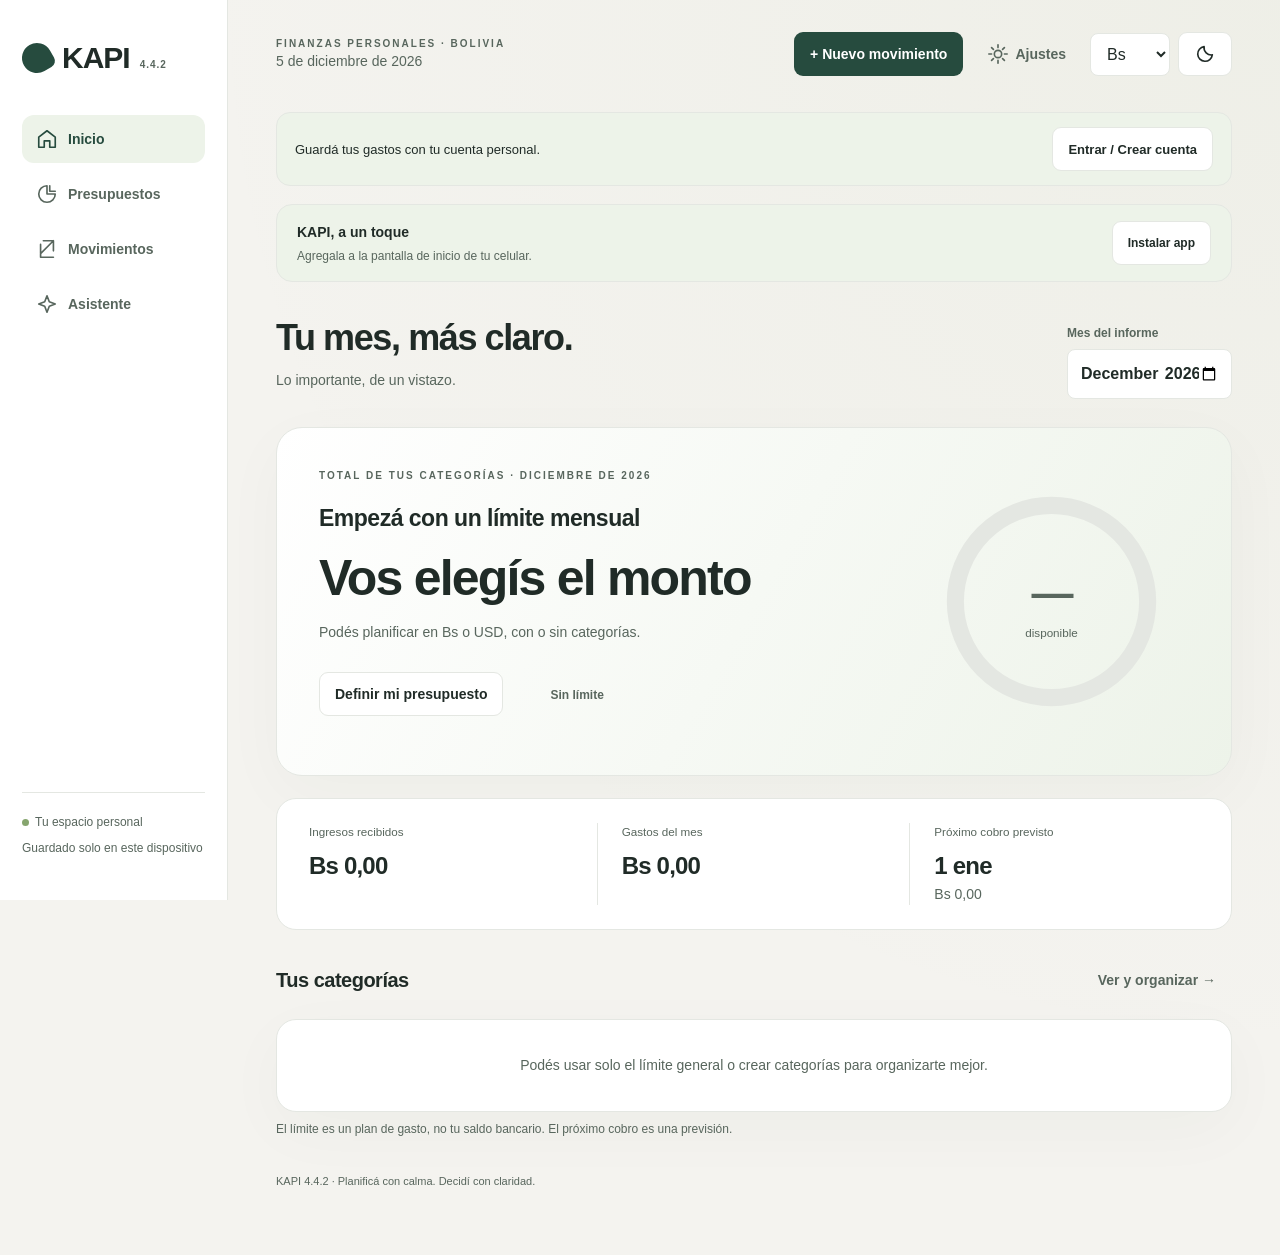
==== commit 97d11a35: "KAPI 4.4.2: acceso directo para registrar gastos desde Atajos" ====
--- a/index.html
+++ b/index.html
@@ -1,7 +1,7 @@
 <!doctype html>
 <html lang="es-BO"><head><meta charset="utf-8"><meta http-equiv="Content-Security-Policy" content="default-src 'self'; script-src 'self' 'sha256-9lJ45WqkOQqtC8ilQuTDVD2T4GvvOM63kjBCi+DWgwY='; style-src 'self' 'unsafe-inline'; img-src 'self' data:; connect-src 'self' https://spjjbskwuihxgrcqexnt.supabase.co; object-src 'none'; base-uri 'self'; form-action 'self'; worker-src 'self'; media-src 'self' blob:"><meta name="viewport" content="width=device-width,initial-scale=1,viewport-fit=cover"><meta name="color-scheme" content="light dark"><title>KAPI — Tu dinero, con intención</title>
-<link rel="manifest" href="manifest.webmanifest"><meta name="apple-mobile-web-app-capable" content="yes"><meta name="apple-mobile-web-app-status-bar-style" content="black-translucent"><meta name="apple-mobile-web-app-title" content="KAPI"><meta name="theme-color" content="#f4f3ef" media="(prefers-color-scheme: light)"><meta name="theme-color" content="#141b18" media="(prefers-color-scheme: dark)"><link rel="icon" href="icon.svg"><link rel="apple-touch-icon" href="icon-192.png"><link rel="stylesheet" href="friendly.css?v=4.4.1"><meta name="description" content="Organizá tus gastos, presupuestos y metas en Bs y USD con KAPI."><meta property="og:title" content="KAPI — Tu dinero, con intención"><meta property="og:description" content="Presupuestos, metas y movimientos en Bs y USD."><meta property="og:image" content="https://emiliozorrilla-droid.github.io/kapi/icon-512.png"><script>try{const stored=localStorage.getItem('kapi.theme');const legacy=JSON.parse(localStorage.getItem('kapi.v3')||'null');window.KAPI_INITIAL_THEME=stored||legacy?.theme||(matchMedia('(prefers-color-scheme:dark)').matches?'dark':'light')}catch{window.KAPI_INITIAL_THEME='light'}document.documentElement.dataset.theme=window.KAPI_INITIAL_THEME;</script><link rel="stylesheet" href="mobile.css?v=4.4.1"></head><body><noscript>Para usar KAPI necesitás activar JavaScript. Tus datos no se modificaron.</noscript>
+<link rel="manifest" href="manifest.webmanifest"><meta name="apple-mobile-web-app-capable" content="yes"><meta name="apple-mobile-web-app-status-bar-style" content="black-translucent"><meta name="apple-mobile-web-app-title" content="KAPI"><meta name="theme-color" content="#f4f3ef" media="(prefers-color-scheme: light)"><meta name="theme-color" content="#141b18" media="(prefers-color-scheme: dark)"><link rel="icon" href="icon.svg"><link rel="apple-touch-icon" href="icon-192.png"><link rel="stylesheet" href="friendly.css?v=4.4.2"><meta name="description" content="Organizá tus gastos, presupuestos y metas en Bs y USD con KAPI."><meta property="og:title" content="KAPI — Tu dinero, con intención"><meta property="og:description" content="Presupuestos, metas y movimientos en Bs y USD."><meta property="og:image" content="https://emiliozorrilla-droid.github.io/kapi/icon-512.png"><script>try{const stored=localStorage.getItem('kapi.theme');const legacy=JSON.parse(localStorage.getItem('kapi.v3')||'null');window.KAPI_INITIAL_THEME=stored||legacy?.theme||(matchMedia('(prefers-color-scheme:dark)').matches?'dark':'light')}catch{window.KAPI_INITIAL_THEME='light'}document.documentElement.dataset.theme=window.KAPI_INITIAL_THEME;</script><link rel="stylesheet" href="mobile.css?v=4.4.2"></head><body><noscript>Para usar KAPI necesitás activar JavaScript. Tus datos no se modificaron.</noscript>
 <div class="shell"><aside><div class="brand"><span class="mark"></span>KAPI <small data-release></small></div><nav aria-label="Navegación principal"><button data-page="home">◫ <span>Inicio</span></button><button data-page="budgets">◉ <span>Presupuestos</span></button><button data-page="expenses">↗ <span>Movimientos</span></button><button data-page="assistant">✳ <span>Asistente</span></button></nav><div class="asidefoot"><span class="dot"></span>Tu espacio personal<p>Datos guardados en este navegador.<br>Sin conexión bancaria.</p></div></aside>
 <main><div class="topbar"><div><div class="eyebrow">Finanzas personales · Bolivia</div><div class="muted" id="today"></div></div><div class="toptools"><button class="primary" data-friendly="movement">+ Nuevo movimiento</button><button class="subtle" data-page="tools" aria-label="Ajustes">⚙</button><select id="display-currency" aria-label="Moneda de visualización"><option value="BOB">Bs</option><option value="USD">USD</option></select><button id="theme" aria-label="Activar modo oscuro">◐</button></div></div><div id="app"></div><div class="footer">KAPI <span data-release></span> · Planificá con calma. Decidí con claridad.</div></main></div>
 <dialog id="modal" aria-labelledby="modal-title"></dialog><div id="toast" role="status" aria-live="polite"></div>
-<script defer src="app.bundle.js?v=4.4.1"></script></body></html>
+<script defer src="app.bundle.js?v=4.4.2"></script></body></html>
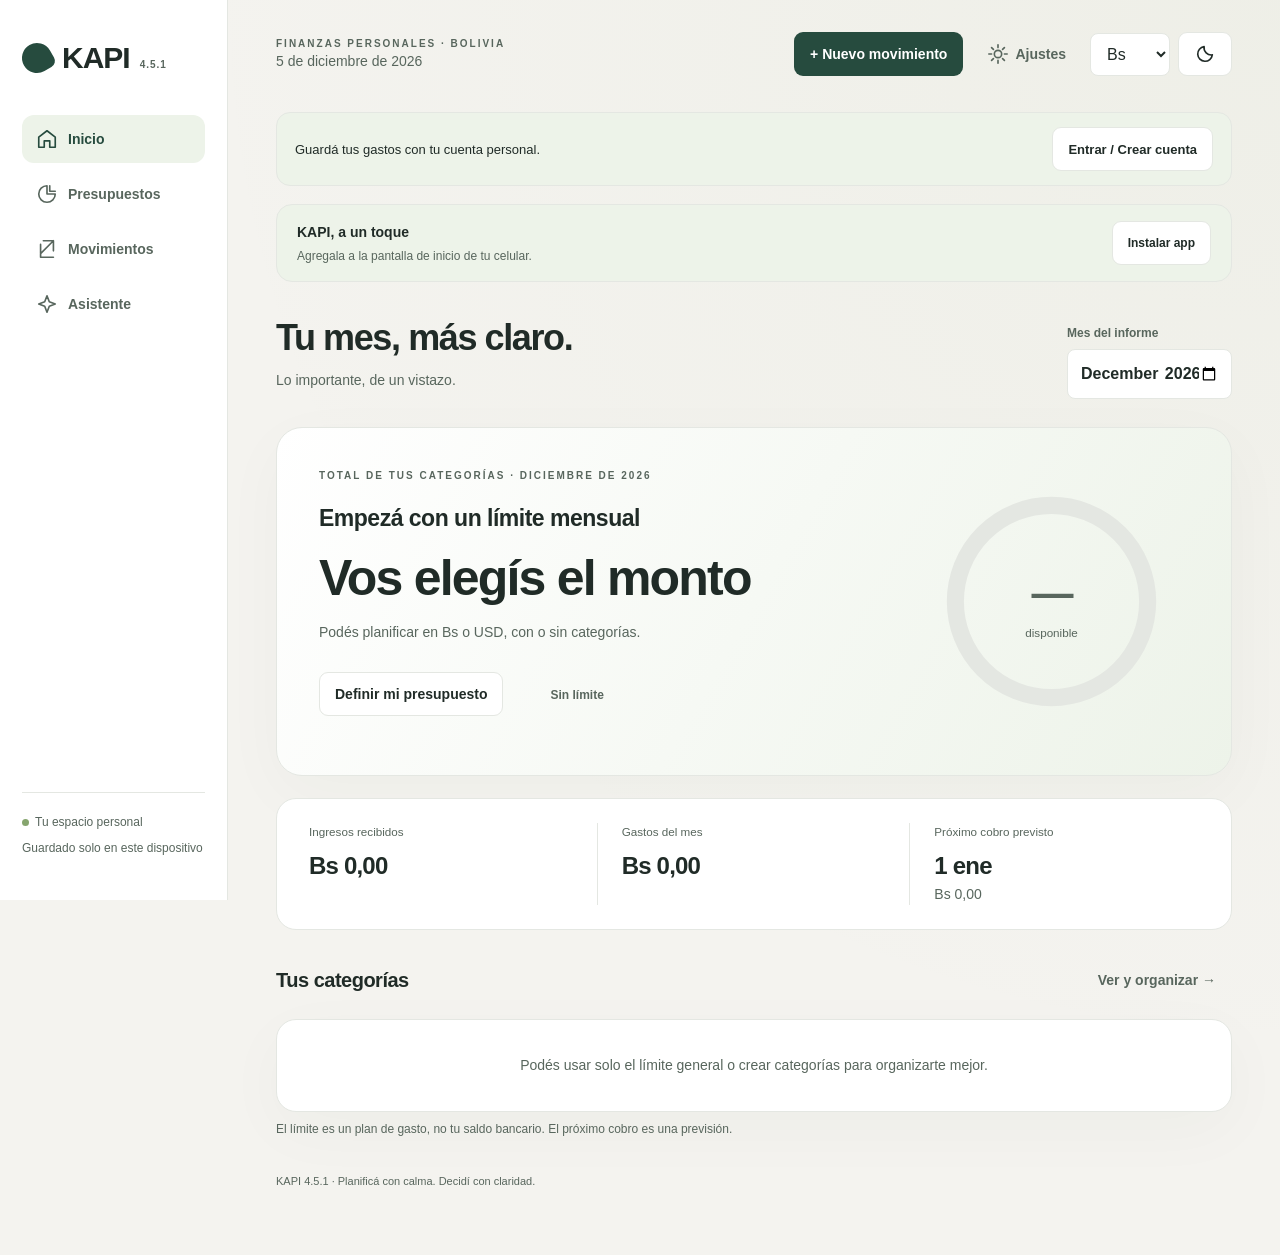
==== commit 191ebd89: "KAPI 4.5.1: cierre mensual guardado y Excel con controles de conciliación" ====
--- a/index.html
+++ b/index.html
@@ -1,7 +1,7 @@
 <!doctype html>
 <html lang="es-BO"><head><meta charset="utf-8"><meta http-equiv="Content-Security-Policy" content="default-src 'self'; script-src 'self' 'sha256-9lJ45WqkOQqtC8ilQuTDVD2T4GvvOM63kjBCi+DWgwY='; style-src 'self' 'unsafe-inline'; img-src 'self' data:; connect-src 'self' https://spjjbskwuihxgrcqexnt.supabase.co; object-src 'none'; base-uri 'self'; form-action 'self'; worker-src 'self'; media-src 'self' blob:"><meta name="viewport" content="width=device-width,initial-scale=1,viewport-fit=cover"><meta name="color-scheme" content="light dark"><title>KAPI — Tu dinero, con intención</title>
-<link rel="manifest" href="manifest.webmanifest"><meta name="apple-mobile-web-app-capable" content="yes"><meta name="apple-mobile-web-app-status-bar-style" content="black-translucent"><meta name="apple-mobile-web-app-title" content="KAPI"><meta name="theme-color" content="#f4f3ef" media="(prefers-color-scheme: light)"><meta name="theme-color" content="#141b18" media="(prefers-color-scheme: dark)"><link rel="icon" href="icon.svg"><link rel="apple-touch-icon" href="icon-192.png"><link rel="stylesheet" href="friendly.css?v=4.4.2"><meta name="description" content="Organizá tus gastos, presupuestos y metas en Bs y USD con KAPI."><meta property="og:title" content="KAPI — Tu dinero, con intención"><meta property="og:description" content="Presupuestos, metas y movimientos en Bs y USD."><meta property="og:image" content="https://emiliozorrilla-droid.github.io/kapi/icon-512.png"><script>try{const stored=localStorage.getItem('kapi.theme');const legacy=JSON.parse(localStorage.getItem('kapi.v3')||'null');window.KAPI_INITIAL_THEME=stored||legacy?.theme||(matchMedia('(prefers-color-scheme:dark)').matches?'dark':'light')}catch{window.KAPI_INITIAL_THEME='light'}document.documentElement.dataset.theme=window.KAPI_INITIAL_THEME;</script><link rel="stylesheet" href="mobile.css?v=4.4.2"></head><body><noscript>Para usar KAPI necesitás activar JavaScript. Tus datos no se modificaron.</noscript>
+<link rel="manifest" href="manifest.webmanifest"><meta name="apple-mobile-web-app-capable" content="yes"><meta name="apple-mobile-web-app-status-bar-style" content="black-translucent"><meta name="apple-mobile-web-app-title" content="KAPI"><meta name="theme-color" content="#f4f3ef" media="(prefers-color-scheme: light)"><meta name="theme-color" content="#141b18" media="(prefers-color-scheme: dark)"><link rel="icon" href="icon.svg"><link rel="apple-touch-icon" href="icon-192.png"><link rel="stylesheet" href="friendly.css?v=4.5.1"><meta name="description" content="Organizá tus gastos, presupuestos y metas en Bs y USD con KAPI."><meta property="og:title" content="KAPI — Tu dinero, con intención"><meta property="og:description" content="Presupuestos, metas y movimientos en Bs y USD."><meta property="og:image" content="https://emiliozorrilla-droid.github.io/kapi/icon-512.png"><script>try{const stored=localStorage.getItem('kapi.theme');const legacy=JSON.parse(localStorage.getItem('kapi.v3')||'null');window.KAPI_INITIAL_THEME=stored||legacy?.theme||(matchMedia('(prefers-color-scheme:dark)').matches?'dark':'light')}catch{window.KAPI_INITIAL_THEME='light'}document.documentElement.dataset.theme=window.KAPI_INITIAL_THEME;</script><link rel="stylesheet" href="mobile.css?v=4.5.1"></head><body><noscript>Para usar KAPI necesitás activar JavaScript. Tus datos no se modificaron.</noscript>
 <div class="shell"><aside><div class="brand"><span class="mark"></span>KAPI <small data-release></small></div><nav aria-label="Navegación principal"><button data-page="home">◫ <span>Inicio</span></button><button data-page="budgets">◉ <span>Presupuestos</span></button><button data-page="expenses">↗ <span>Movimientos</span></button><button data-page="assistant">✳ <span>Asistente</span></button></nav><div class="asidefoot"><span class="dot"></span>Tu espacio personal<p>Datos guardados en este navegador.<br>Sin conexión bancaria.</p></div></aside>
 <main><div class="topbar"><div><div class="eyebrow">Finanzas personales · Bolivia</div><div class="muted" id="today"></div></div><div class="toptools"><button class="primary" data-friendly="movement">+ Nuevo movimiento</button><button class="subtle" data-page="tools" aria-label="Ajustes">⚙</button><select id="display-currency" aria-label="Moneda de visualización"><option value="BOB">Bs</option><option value="USD">USD</option></select><button id="theme" aria-label="Activar modo oscuro">◐</button></div></div><div id="app"></div><div class="footer">KAPI <span data-release></span> · Planificá con calma. Decidí con claridad.</div></main></div>
 <dialog id="modal" aria-labelledby="modal-title"></dialog><div id="toast" role="status" aria-live="polite"></div>
-<script defer src="app.bundle.js?v=4.4.2"></script></body></html>
+<script defer src="app.bundle.js?v=4.5.1"></script></body></html>
--- a/mobile.css
+++ b/mobile.css
@@ -4,3 +4,5 @@
 .budget-card[data-budget-id]{cursor:pointer}.budget-detail-list{max-height:45dvh;overflow:auto;margin-bottom:16px}.budget-detail-row{display:flex;justify-content:space-between;gap:16px;padding:14px 0;border-bottom:1px solid var(--line);overflow-wrap:anywhere}.budget-detail-row>div{min-width:0}.budget-detail-row>div:last-child{text-align:right;flex-shrink:0}.budget-detail-row p{margin:4px 0}
 @media(max-width:760px){.toptools .primary{flex:1 0 100%;order:4}input[type=month]{width:190px}}
 @media print{.chat-input,[data-runtime],.ui-icon{display:none!important}.tablewrap tr,.tablewrap td{display:table-row}.tablewrap td{display:table-cell}.tablewrap td::before{display:none}}
+
+.monthly-analysis{margin-top:24px}.monthly-analysis h2{margin-bottom:14px}
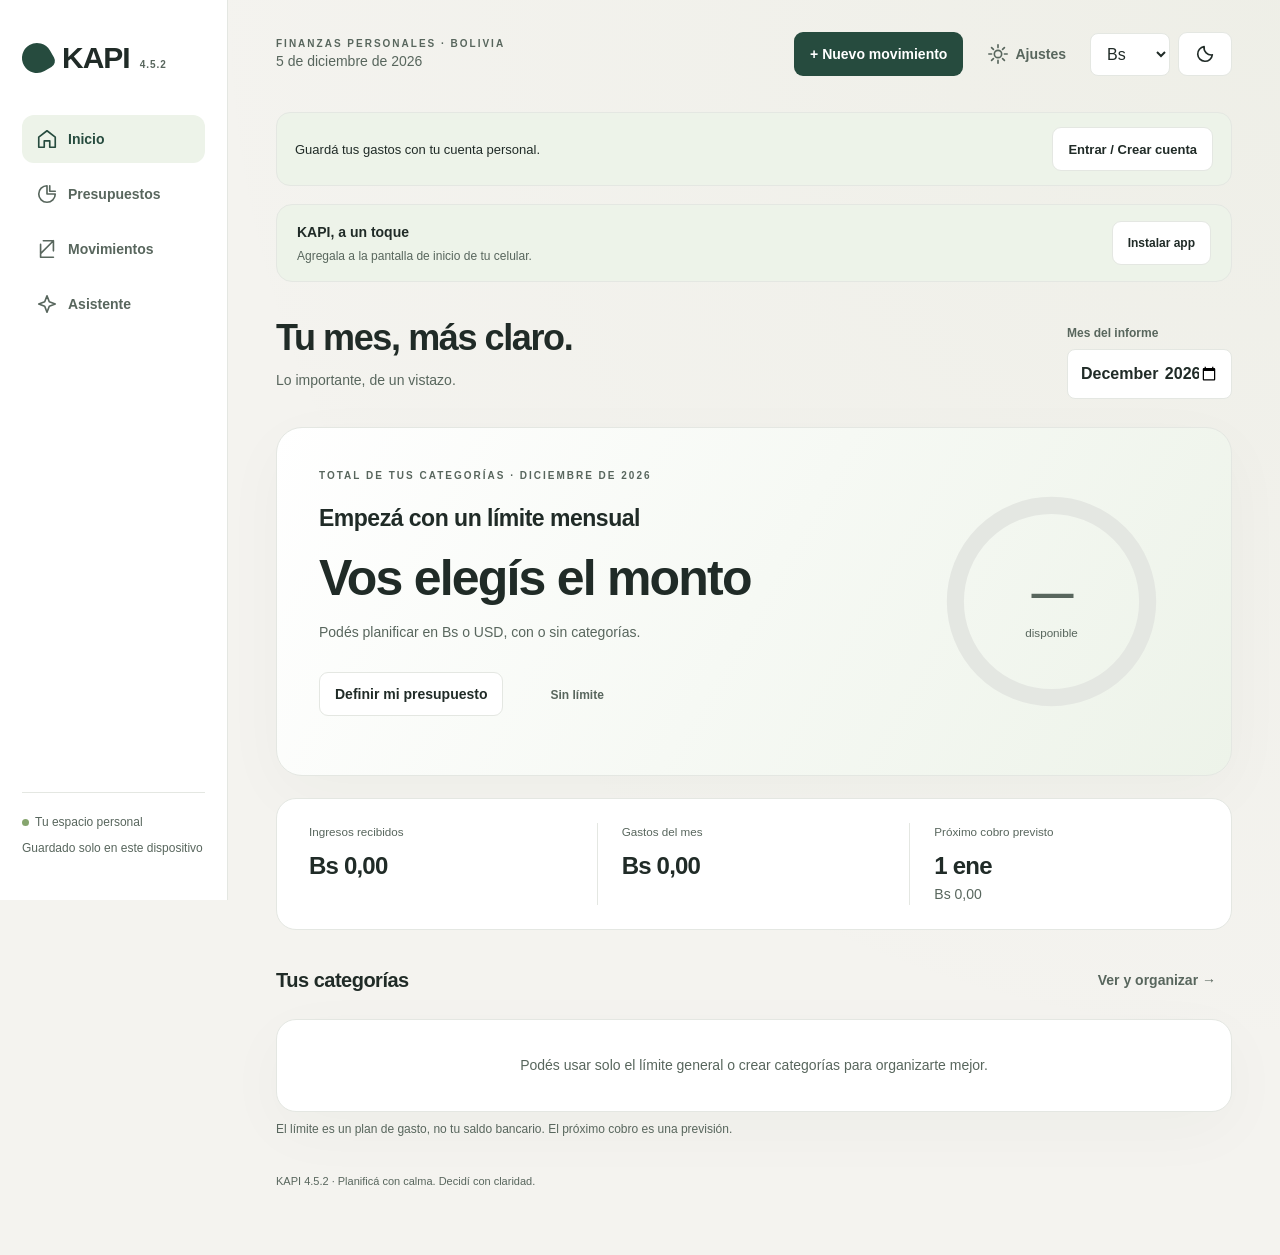
==== commit 8b729331: "Aclarar cambio aplicado solo a presupuestos USD en el cierre mensual" ====
--- a/index.html
+++ b/index.html
@@ -1,7 +1,7 @@
 <!doctype html>
 <html lang="es-BO"><head><meta charset="utf-8"><meta http-equiv="Content-Security-Policy" content="default-src 'self'; script-src 'self' 'sha256-9lJ45WqkOQqtC8ilQuTDVD2T4GvvOM63kjBCi+DWgwY='; style-src 'self' 'unsafe-inline'; img-src 'self' data:; connect-src 'self' https://spjjbskwuihxgrcqexnt.supabase.co; object-src 'none'; base-uri 'self'; form-action 'self'; worker-src 'self'; media-src 'self' blob:"><meta name="viewport" content="width=device-width,initial-scale=1,viewport-fit=cover"><meta name="color-scheme" content="light dark"><title>KAPI — Tu dinero, con intención</title>
-<link rel="manifest" href="manifest.webmanifest"><meta name="apple-mobile-web-app-capable" content="yes"><meta name="apple-mobile-web-app-status-bar-style" content="black-translucent"><meta name="apple-mobile-web-app-title" content="KAPI"><meta name="theme-color" content="#f4f3ef" media="(prefers-color-scheme: light)"><meta name="theme-color" content="#141b18" media="(prefers-color-scheme: dark)"><link rel="icon" href="icon.svg"><link rel="apple-touch-icon" href="icon-192.png"><link rel="stylesheet" href="friendly.css?v=4.5.1"><meta name="description" content="Organizá tus gastos, presupuestos y metas en Bs y USD con KAPI."><meta property="og:title" content="KAPI — Tu dinero, con intención"><meta property="og:description" content="Presupuestos, metas y movimientos en Bs y USD."><meta property="og:image" content="https://emiliozorrilla-droid.github.io/kapi/icon-512.png"><script>try{const stored=localStorage.getItem('kapi.theme');const legacy=JSON.parse(localStorage.getItem('kapi.v3')||'null');window.KAPI_INITIAL_THEME=stored||legacy?.theme||(matchMedia('(prefers-color-scheme:dark)').matches?'dark':'light')}catch{window.KAPI_INITIAL_THEME='light'}document.documentElement.dataset.theme=window.KAPI_INITIAL_THEME;</script><link rel="stylesheet" href="mobile.css?v=4.5.1"></head><body><noscript>Para usar KAPI necesitás activar JavaScript. Tus datos no se modificaron.</noscript>
+<link rel="manifest" href="manifest.webmanifest"><meta name="apple-mobile-web-app-capable" content="yes"><meta name="apple-mobile-web-app-status-bar-style" content="black-translucent"><meta name="apple-mobile-web-app-title" content="KAPI"><meta name="theme-color" content="#f4f3ef" media="(prefers-color-scheme: light)"><meta name="theme-color" content="#141b18" media="(prefers-color-scheme: dark)"><link rel="icon" href="icon.svg"><link rel="apple-touch-icon" href="icon-192.png"><link rel="stylesheet" href="friendly.css?v=4.5.2"><meta name="description" content="Organizá tus gastos, presupuestos y metas en Bs y USD con KAPI."><meta property="og:title" content="KAPI — Tu dinero, con intención"><meta property="og:description" content="Presupuestos, metas y movimientos en Bs y USD."><meta property="og:image" content="https://emiliozorrilla-droid.github.io/kapi/icon-512.png"><script>try{const stored=localStorage.getItem('kapi.theme');const legacy=JSON.parse(localStorage.getItem('kapi.v3')||'null');window.KAPI_INITIAL_THEME=stored||legacy?.theme||(matchMedia('(prefers-color-scheme:dark)').matches?'dark':'light')}catch{window.KAPI_INITIAL_THEME='light'}document.documentElement.dataset.theme=window.KAPI_INITIAL_THEME;</script><link rel="stylesheet" href="mobile.css?v=4.5.2"></head><body><noscript>Para usar KAPI necesitás activar JavaScript. Tus datos no se modificaron.</noscript>
 <div class="shell"><aside><div class="brand"><span class="mark"></span>KAPI <small data-release></small></div><nav aria-label="Navegación principal"><button data-page="home">◫ <span>Inicio</span></button><button data-page="budgets">◉ <span>Presupuestos</span></button><button data-page="expenses">↗ <span>Movimientos</span></button><button data-page="assistant">✳ <span>Asistente</span></button></nav><div class="asidefoot"><span class="dot"></span>Tu espacio personal<p>Datos guardados en este navegador.<br>Sin conexión bancaria.</p></div></aside>
 <main><div class="topbar"><div><div class="eyebrow">Finanzas personales · Bolivia</div><div class="muted" id="today"></div></div><div class="toptools"><button class="primary" data-friendly="movement">+ Nuevo movimiento</button><button class="subtle" data-page="tools" aria-label="Ajustes">⚙</button><select id="display-currency" aria-label="Moneda de visualización"><option value="BOB">Bs</option><option value="USD">USD</option></select><button id="theme" aria-label="Activar modo oscuro">◐</button></div></div><div id="app"></div><div class="footer">KAPI <span data-release></span> · Planificá con calma. Decidí con claridad.</div></main></div>
 <dialog id="modal" aria-labelledby="modal-title"></dialog><div id="toast" role="status" aria-live="polite"></div>
-<script defer src="app.bundle.js?v=4.5.1"></script></body></html>
+<script defer src="app.bundle.js?v=4.5.2"></script></body></html>
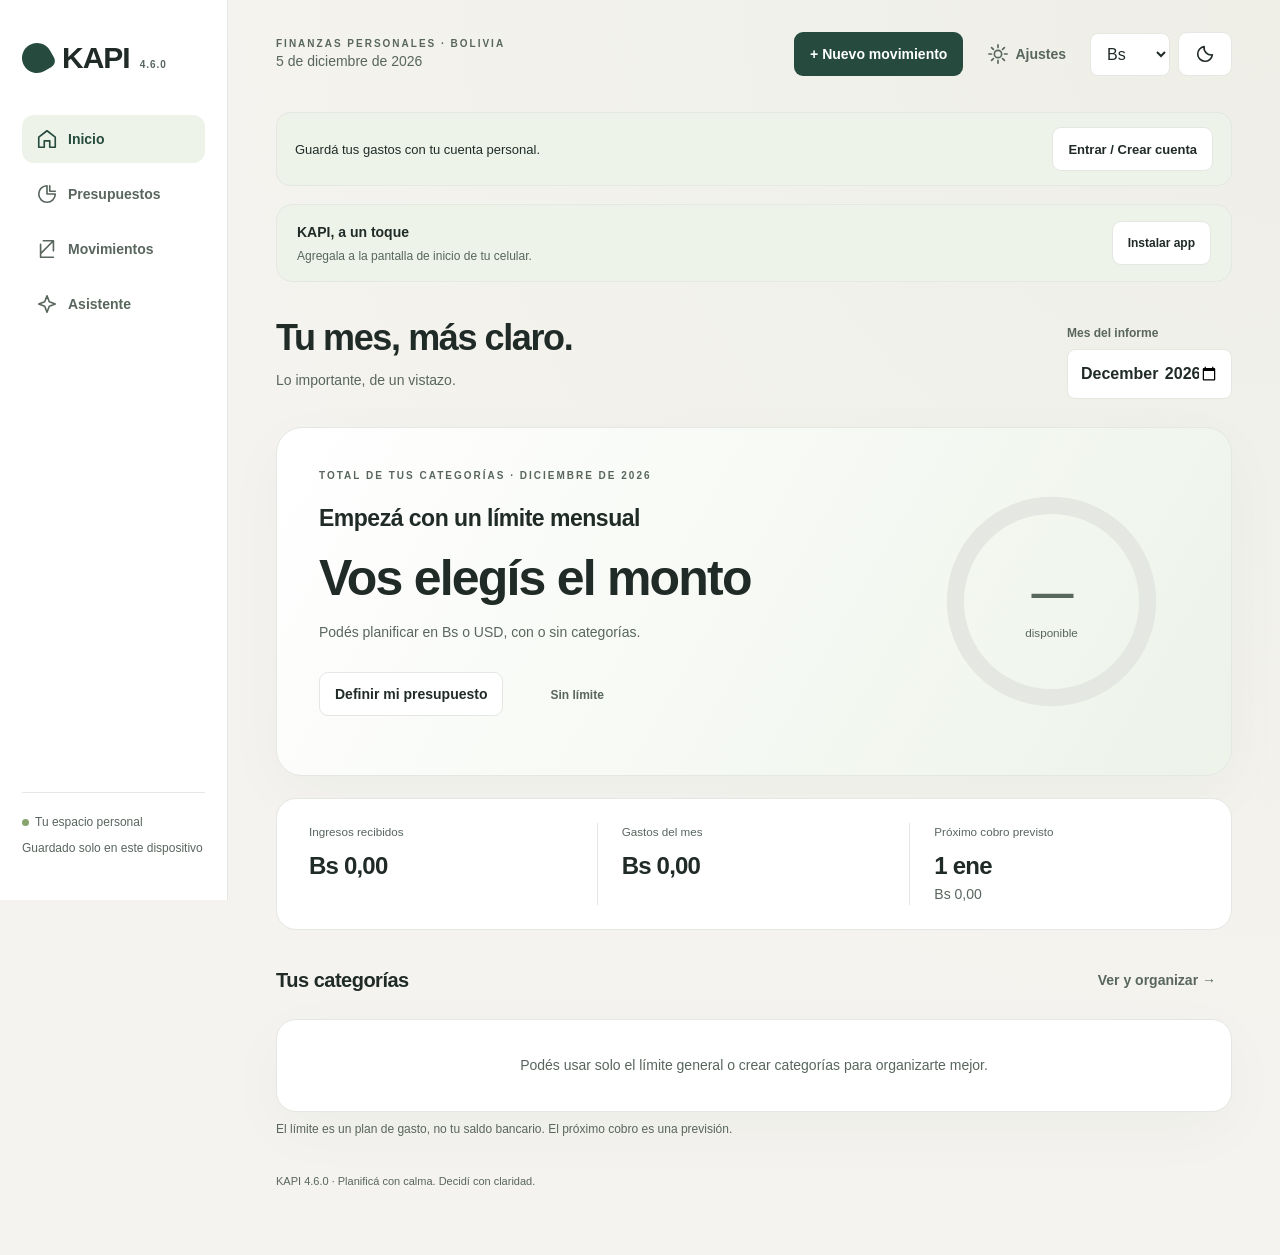
==== commit d1cfeb22: "Add Gmail authorization for BCP QR receipt imports" ====
--- a/index.html
+++ b/index.html
@@ -1,7 +1,7 @@
 <!doctype html>
 <html lang="es-BO"><head><meta charset="utf-8"><meta http-equiv="Content-Security-Policy" content="default-src 'self'; script-src 'self' 'sha256-9lJ45WqkOQqtC8ilQuTDVD2T4GvvOM63kjBCi+DWgwY='; style-src 'self' 'unsafe-inline'; img-src 'self' data:; connect-src 'self' https://spjjbskwuihxgrcqexnt.supabase.co; object-src 'none'; base-uri 'self'; form-action 'self'; worker-src 'self'; media-src 'self' blob:"><meta name="viewport" content="width=device-width,initial-scale=1,viewport-fit=cover"><meta name="color-scheme" content="light dark"><title>KAPI — Tu dinero, con intención</title>
-<link rel="manifest" href="manifest.webmanifest"><meta name="apple-mobile-web-app-capable" content="yes"><meta name="apple-mobile-web-app-status-bar-style" content="black-translucent"><meta name="apple-mobile-web-app-title" content="KAPI"><meta name="theme-color" content="#f4f3ef" media="(prefers-color-scheme: light)"><meta name="theme-color" content="#141b18" media="(prefers-color-scheme: dark)"><link rel="icon" href="icon.svg"><link rel="apple-touch-icon" href="icon-192.png"><link rel="stylesheet" href="friendly.css?v=4.5.2"><meta name="description" content="Organizá tus gastos, presupuestos y metas en Bs y USD con KAPI."><meta property="og:title" content="KAPI — Tu dinero, con intención"><meta property="og:description" content="Presupuestos, metas y movimientos en Bs y USD."><meta property="og:image" content="https://emiliozorrilla-droid.github.io/kapi/icon-512.png"><script>try{const stored=localStorage.getItem('kapi.theme');const legacy=JSON.parse(localStorage.getItem('kapi.v3')||'null');window.KAPI_INITIAL_THEME=stored||legacy?.theme||(matchMedia('(prefers-color-scheme:dark)').matches?'dark':'light')}catch{window.KAPI_INITIAL_THEME='light'}document.documentElement.dataset.theme=window.KAPI_INITIAL_THEME;</script><link rel="stylesheet" href="mobile.css?v=4.5.2"></head><body><noscript>Para usar KAPI necesitás activar JavaScript. Tus datos no se modificaron.</noscript>
+<link rel="manifest" href="manifest.webmanifest"><meta name="apple-mobile-web-app-capable" content="yes"><meta name="apple-mobile-web-app-status-bar-style" content="black-translucent"><meta name="apple-mobile-web-app-title" content="KAPI"><meta name="theme-color" content="#f4f3ef" media="(prefers-color-scheme: light)"><meta name="theme-color" content="#141b18" media="(prefers-color-scheme: dark)"><link rel="icon" href="icon.svg"><link rel="apple-touch-icon" href="icon-192.png"><link rel="stylesheet" href="friendly.css?v=4.6.0"><meta name="description" content="Organizá tus gastos, presupuestos y metas en Bs y USD con KAPI."><meta property="og:title" content="KAPI — Tu dinero, con intención"><meta property="og:description" content="Presupuestos, metas y movimientos en Bs y USD."><meta property="og:image" content="https://emiliozorrilla-droid.github.io/kapi/icon-512.png"><script>try{const stored=localStorage.getItem('kapi.theme');const legacy=JSON.parse(localStorage.getItem('kapi.v3')||'null');window.KAPI_INITIAL_THEME=stored||legacy?.theme||(matchMedia('(prefers-color-scheme:dark)').matches?'dark':'light')}catch{window.KAPI_INITIAL_THEME='light'}document.documentElement.dataset.theme=window.KAPI_INITIAL_THEME;</script><link rel="stylesheet" href="mobile.css?v=4.6.0"></head><body><noscript>Para usar KAPI necesitás activar JavaScript. Tus datos no se modificaron.</noscript>
 <div class="shell"><aside><div class="brand"><span class="mark"></span>KAPI <small data-release></small></div><nav aria-label="Navegación principal"><button data-page="home">◫ <span>Inicio</span></button><button data-page="budgets">◉ <span>Presupuestos</span></button><button data-page="expenses">↗ <span>Movimientos</span></button><button data-page="assistant">✳ <span>Asistente</span></button></nav><div class="asidefoot"><span class="dot"></span>Tu espacio personal<p>Datos guardados en este navegador.<br>Sin conexión bancaria.</p></div></aside>
 <main><div class="topbar"><div><div class="eyebrow">Finanzas personales · Bolivia</div><div class="muted" id="today"></div></div><div class="toptools"><button class="primary" data-friendly="movement">+ Nuevo movimiento</button><button class="subtle" data-page="tools" aria-label="Ajustes">⚙</button><select id="display-currency" aria-label="Moneda de visualización"><option value="BOB">Bs</option><option value="USD">USD</option></select><button id="theme" aria-label="Activar modo oscuro">◐</button></div></div><div id="app"></div><div class="footer">KAPI <span data-release></span> · Planificá con calma. Decidí con claridad.</div></main></div>
 <dialog id="modal" aria-labelledby="modal-title"></dialog><div id="toast" role="status" aria-live="polite"></div>
-<script defer src="app.bundle.js?v=4.5.2"></script></body></html>
+<script defer src="app.bundle.js?v=4.6.0"></script></body></html>
